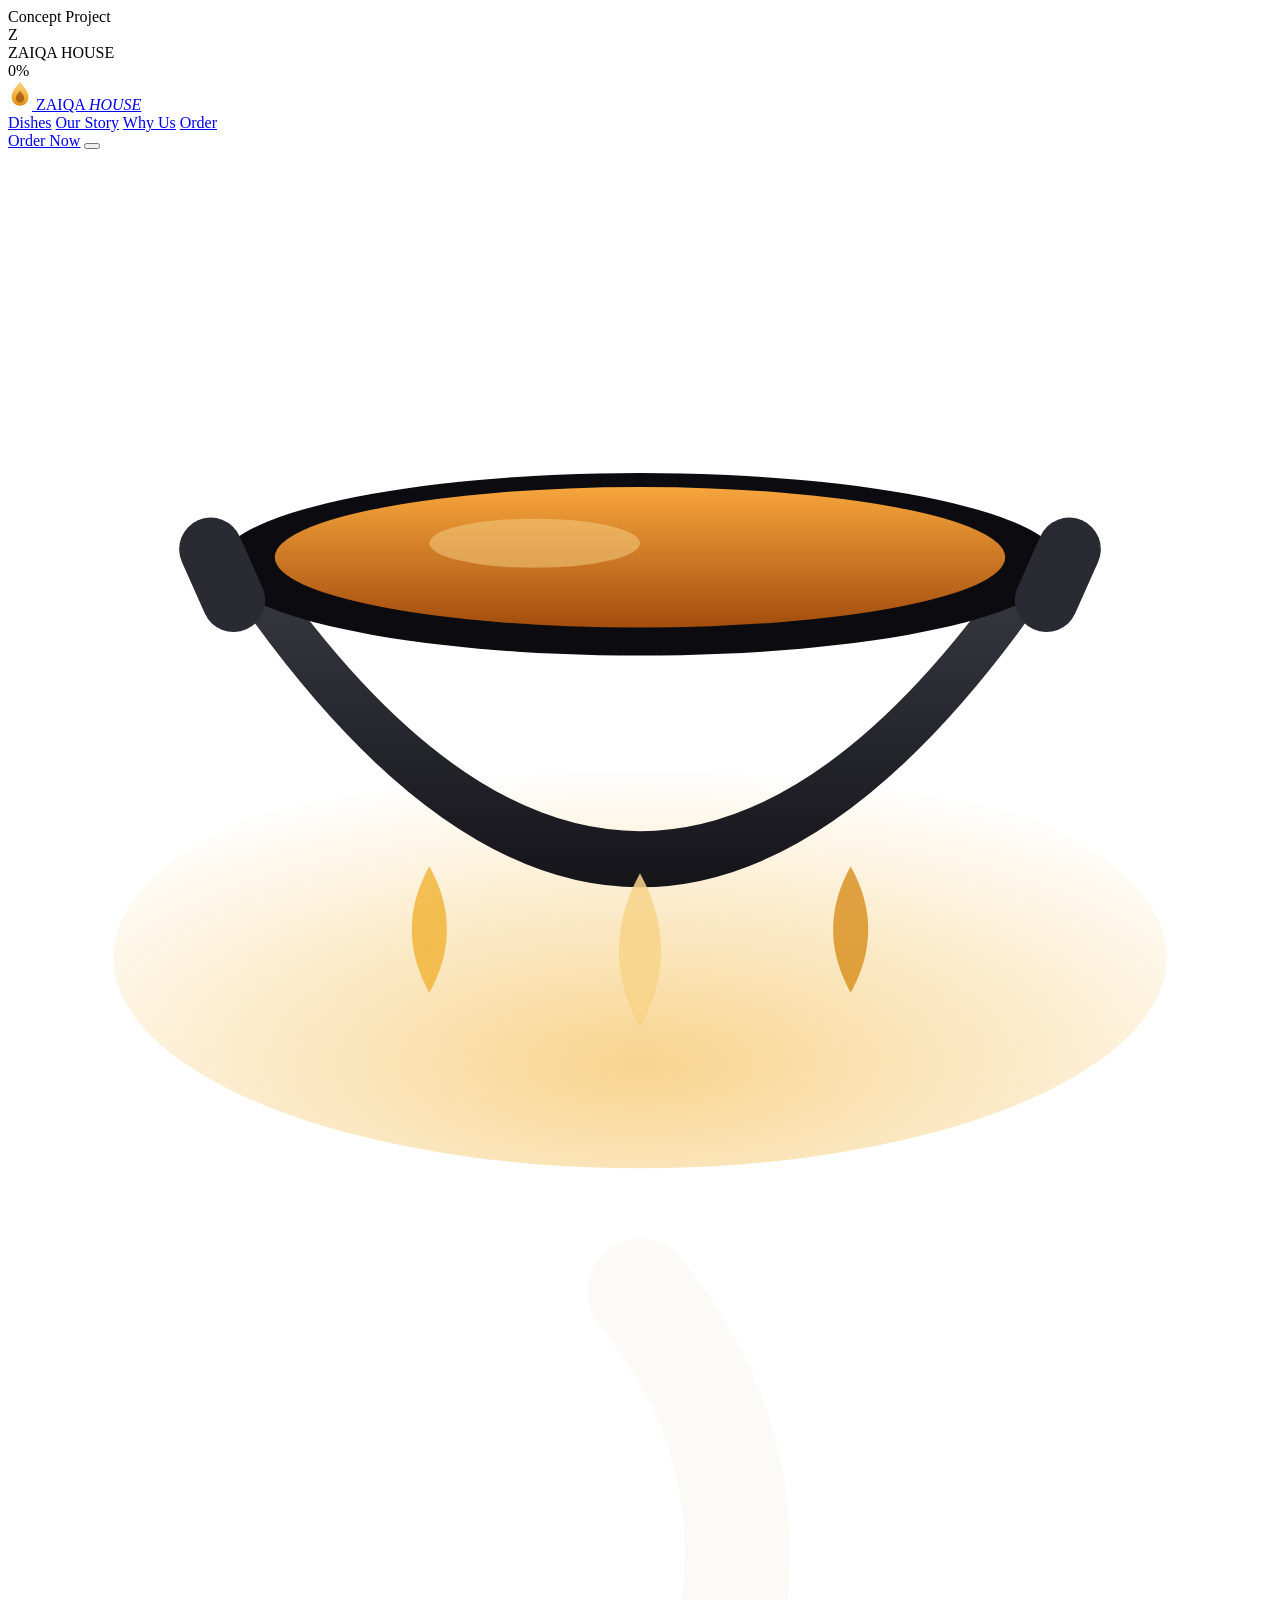
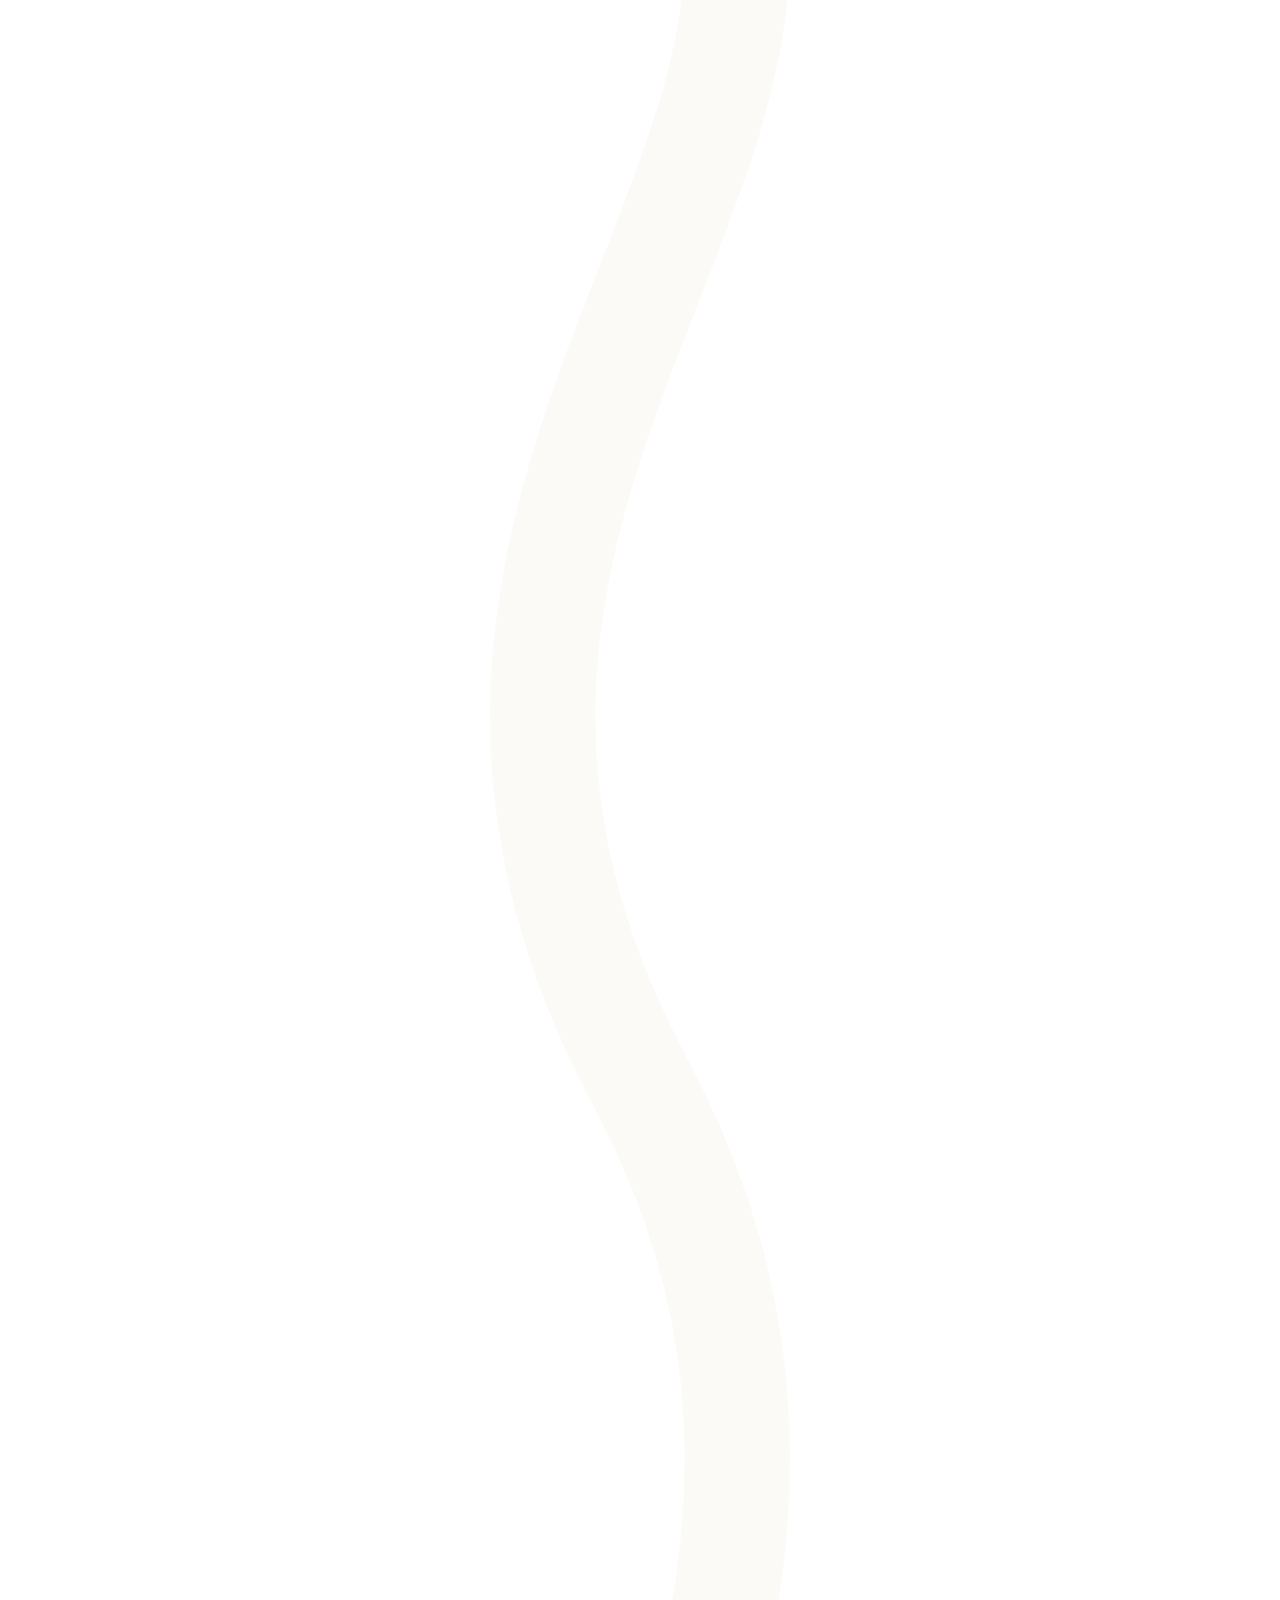
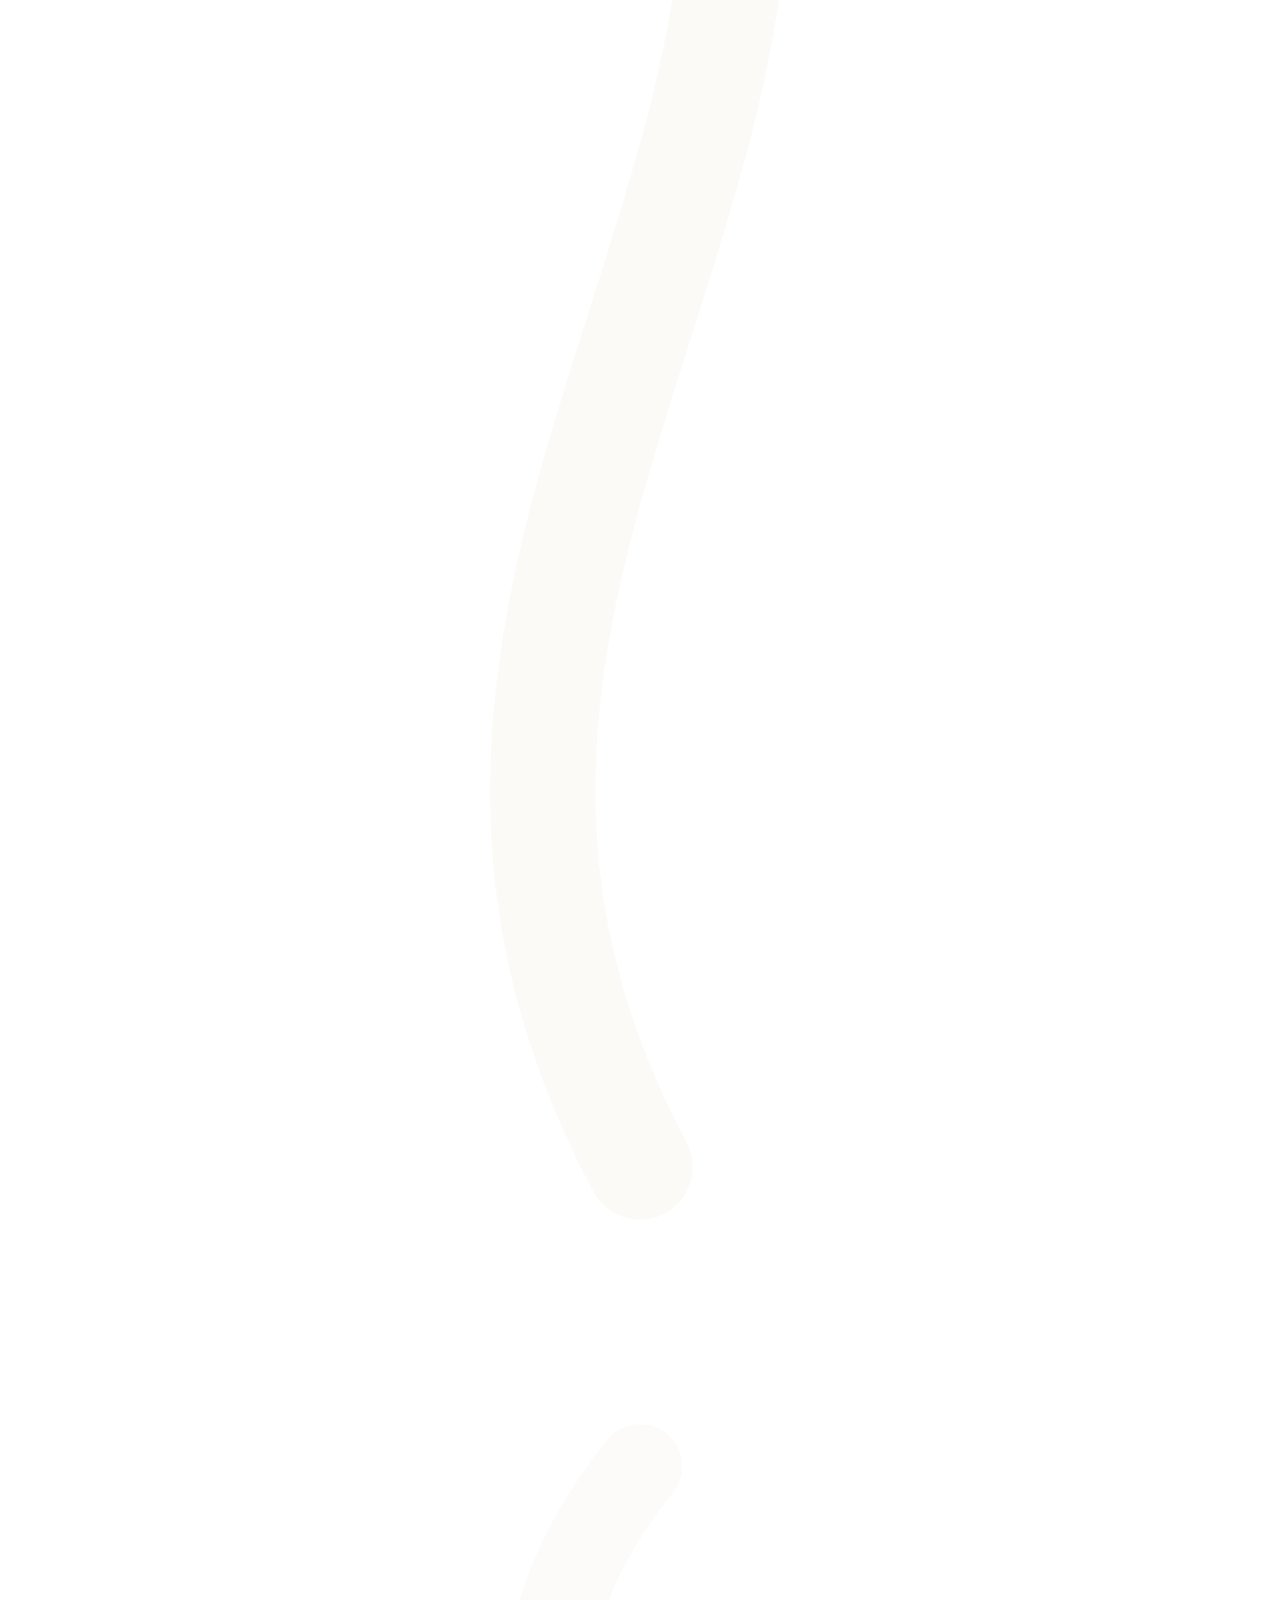
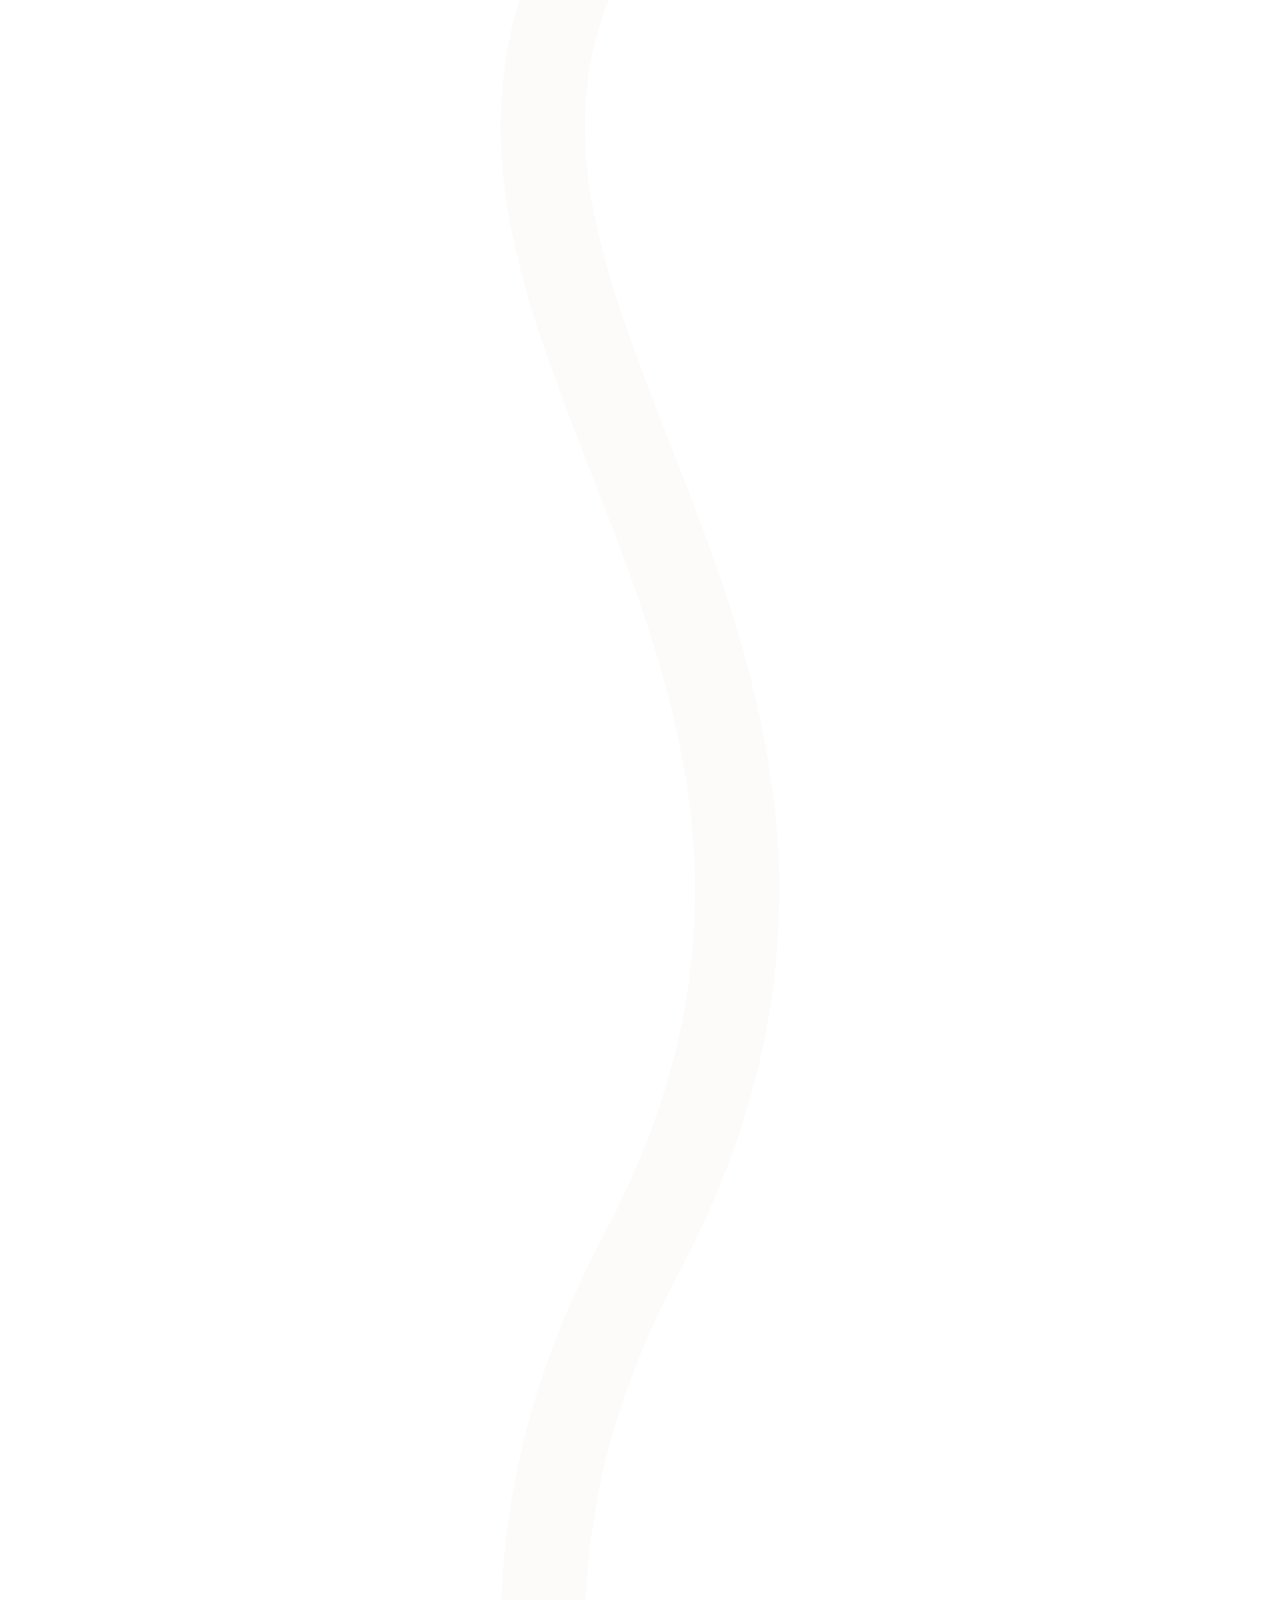
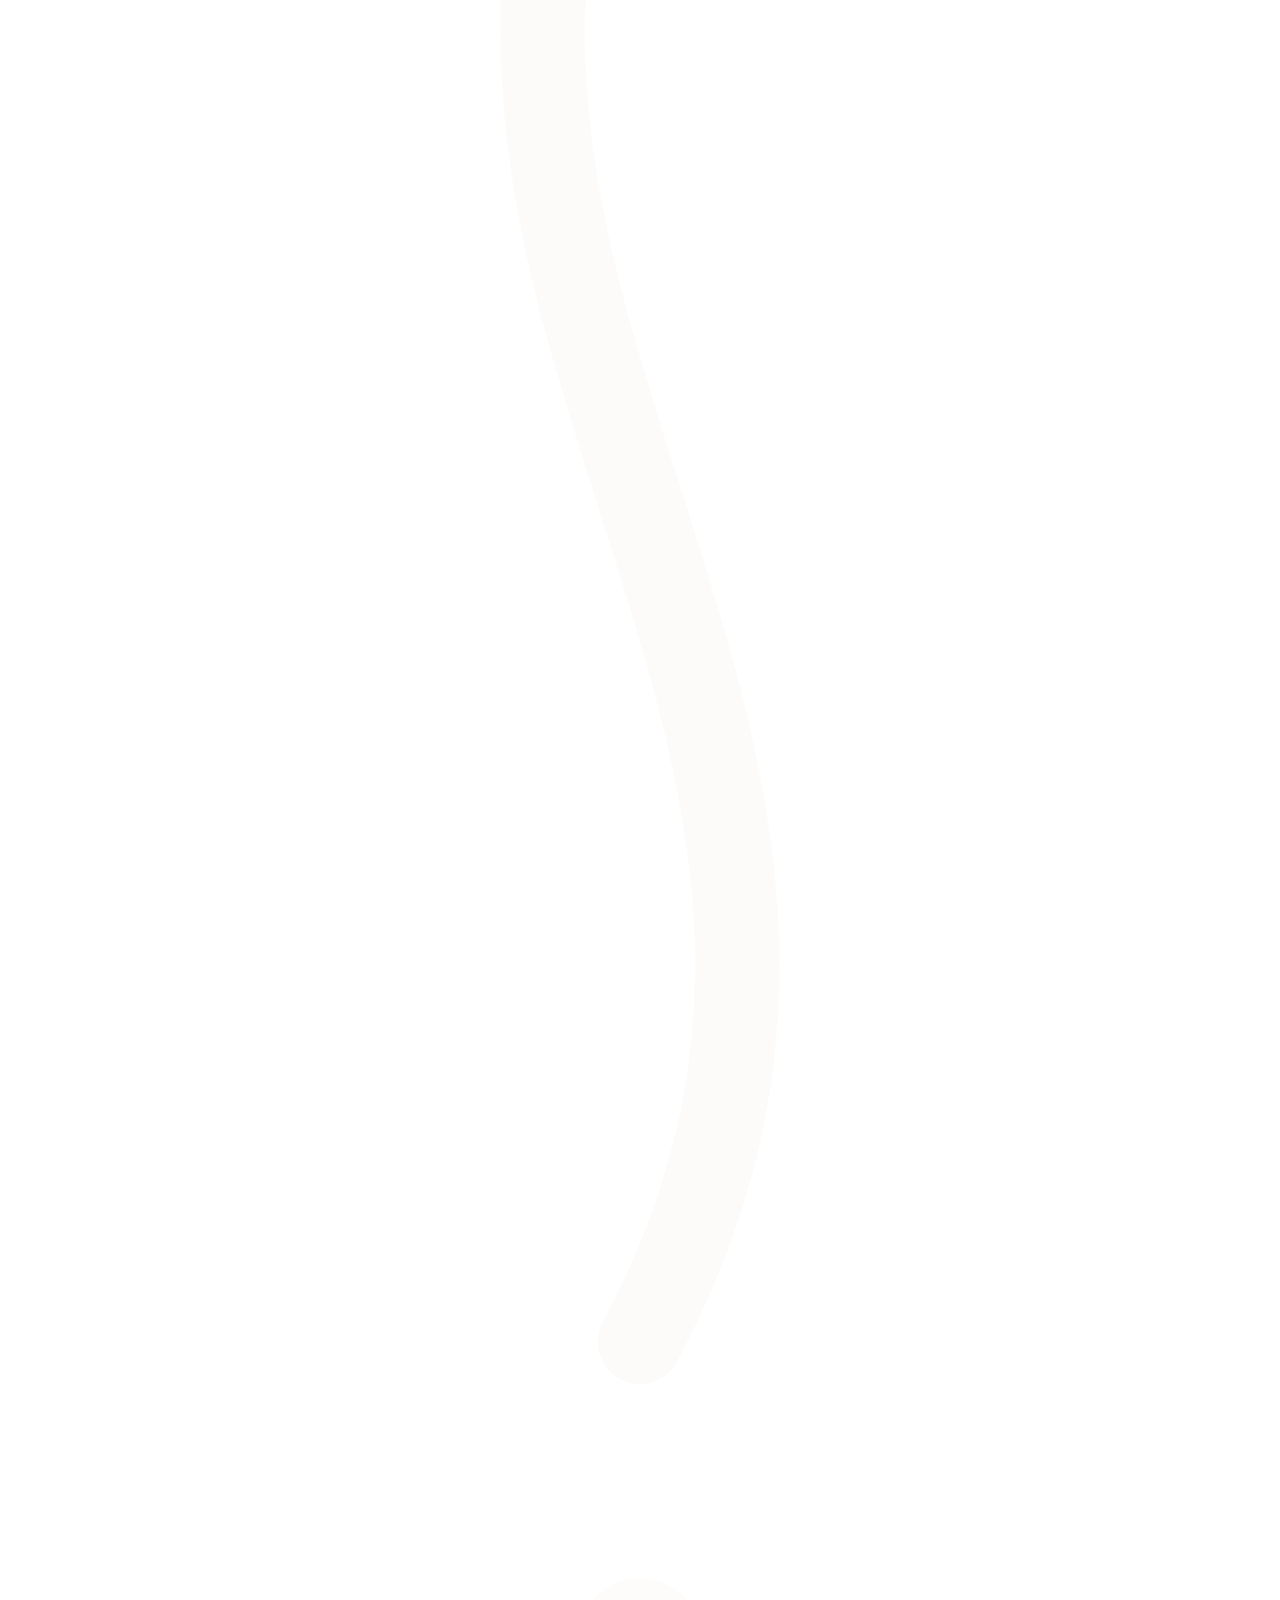
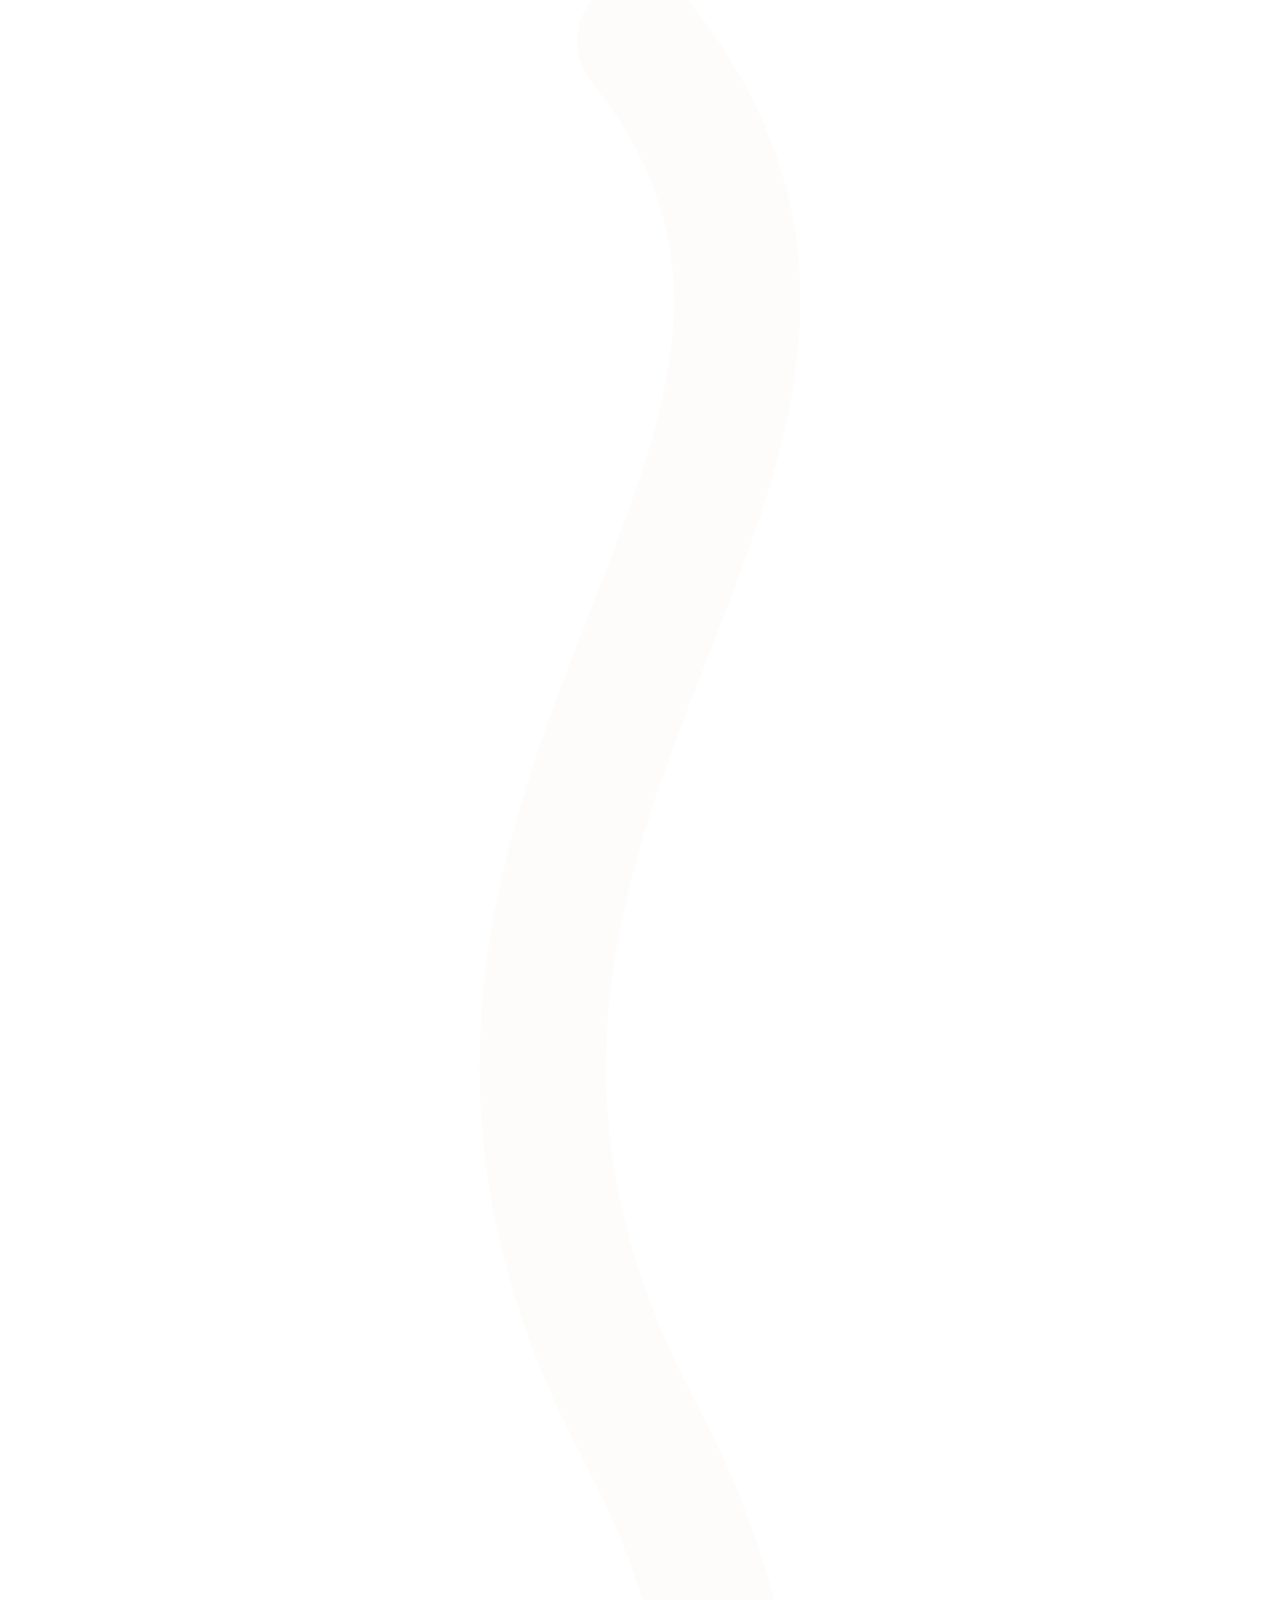
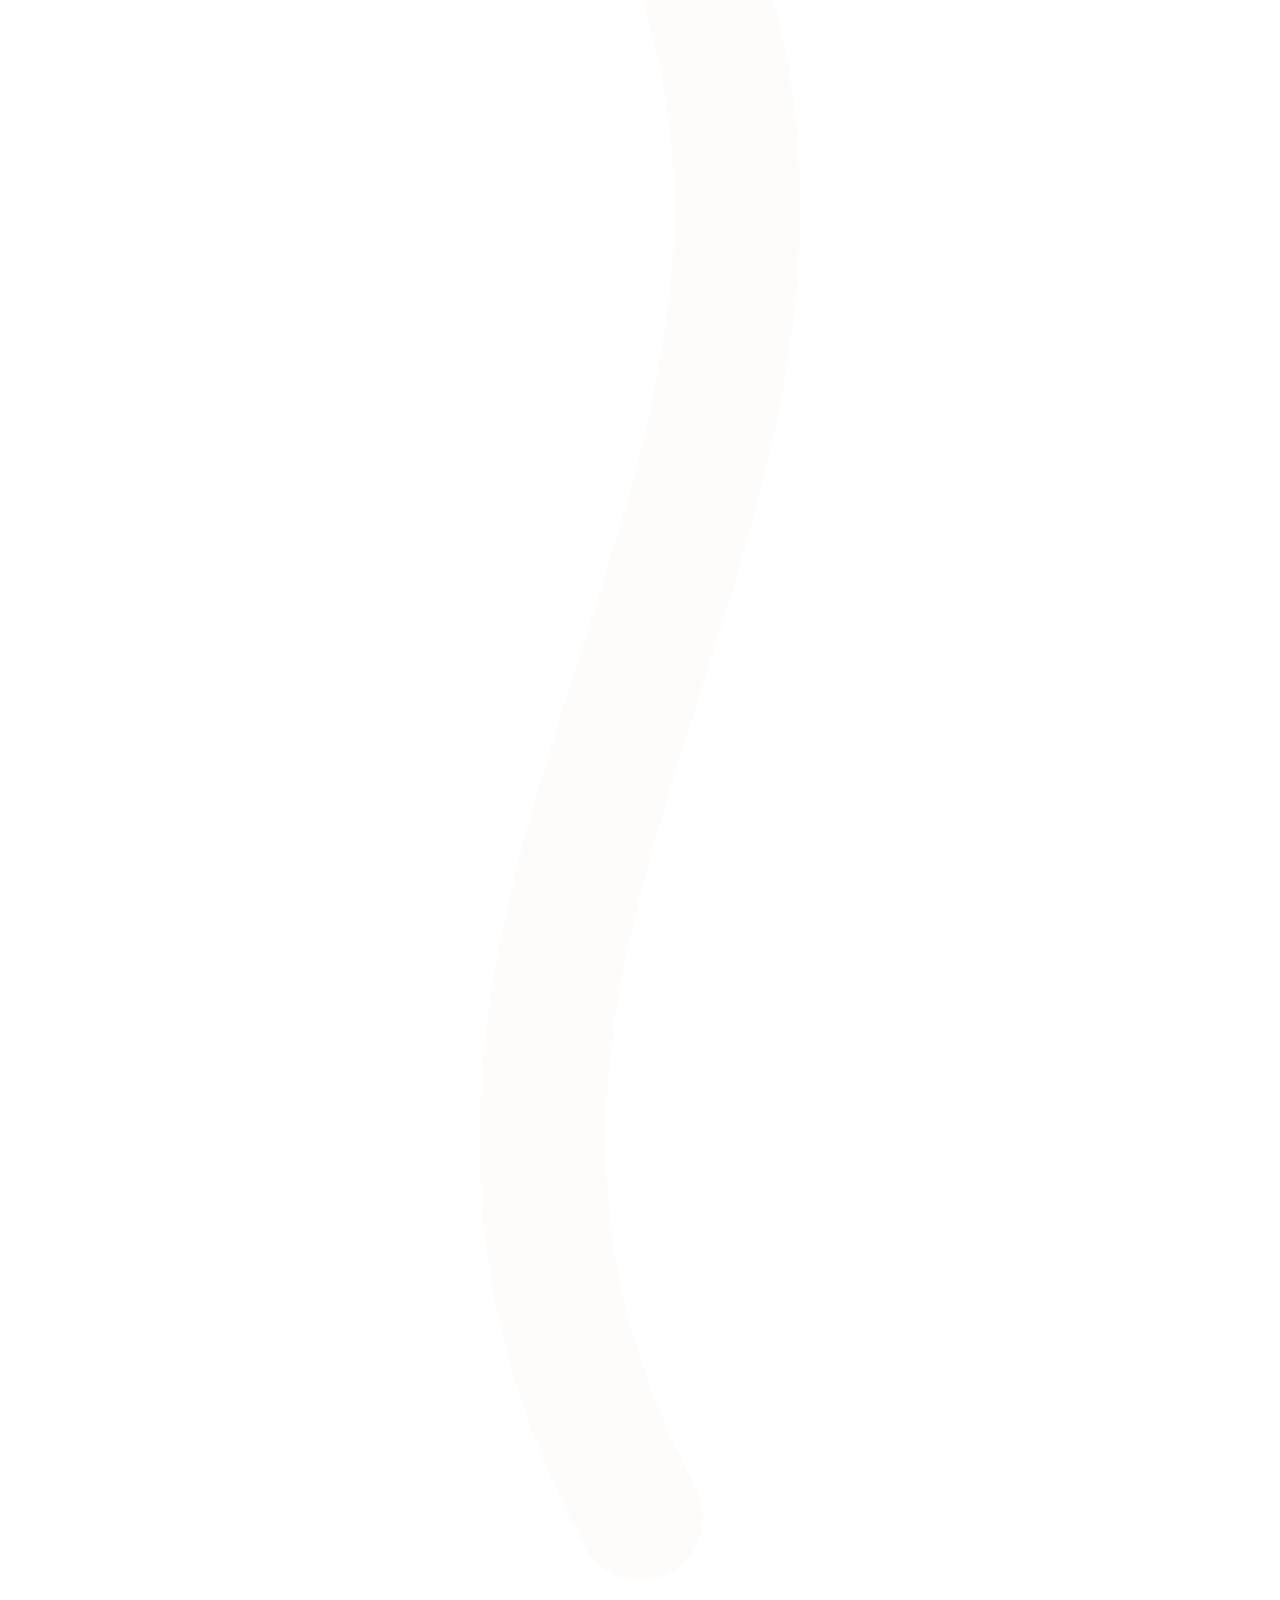
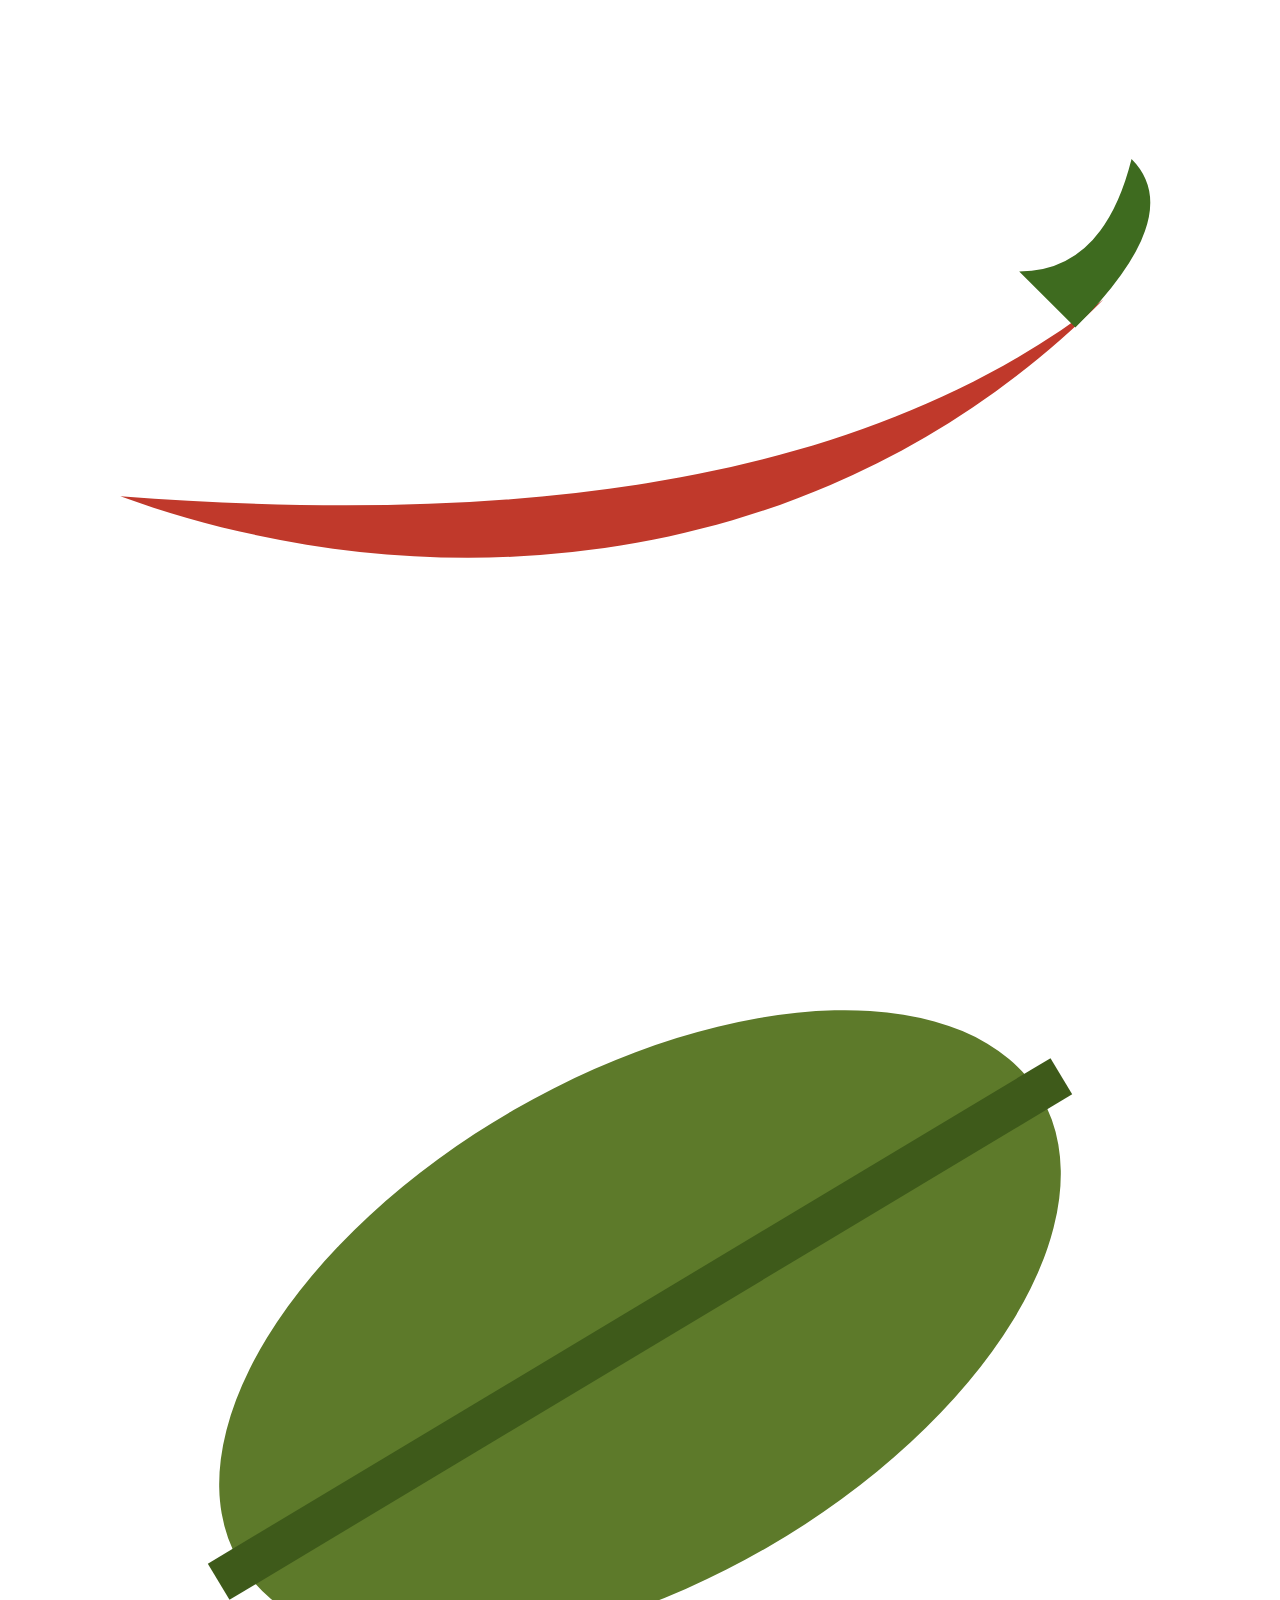
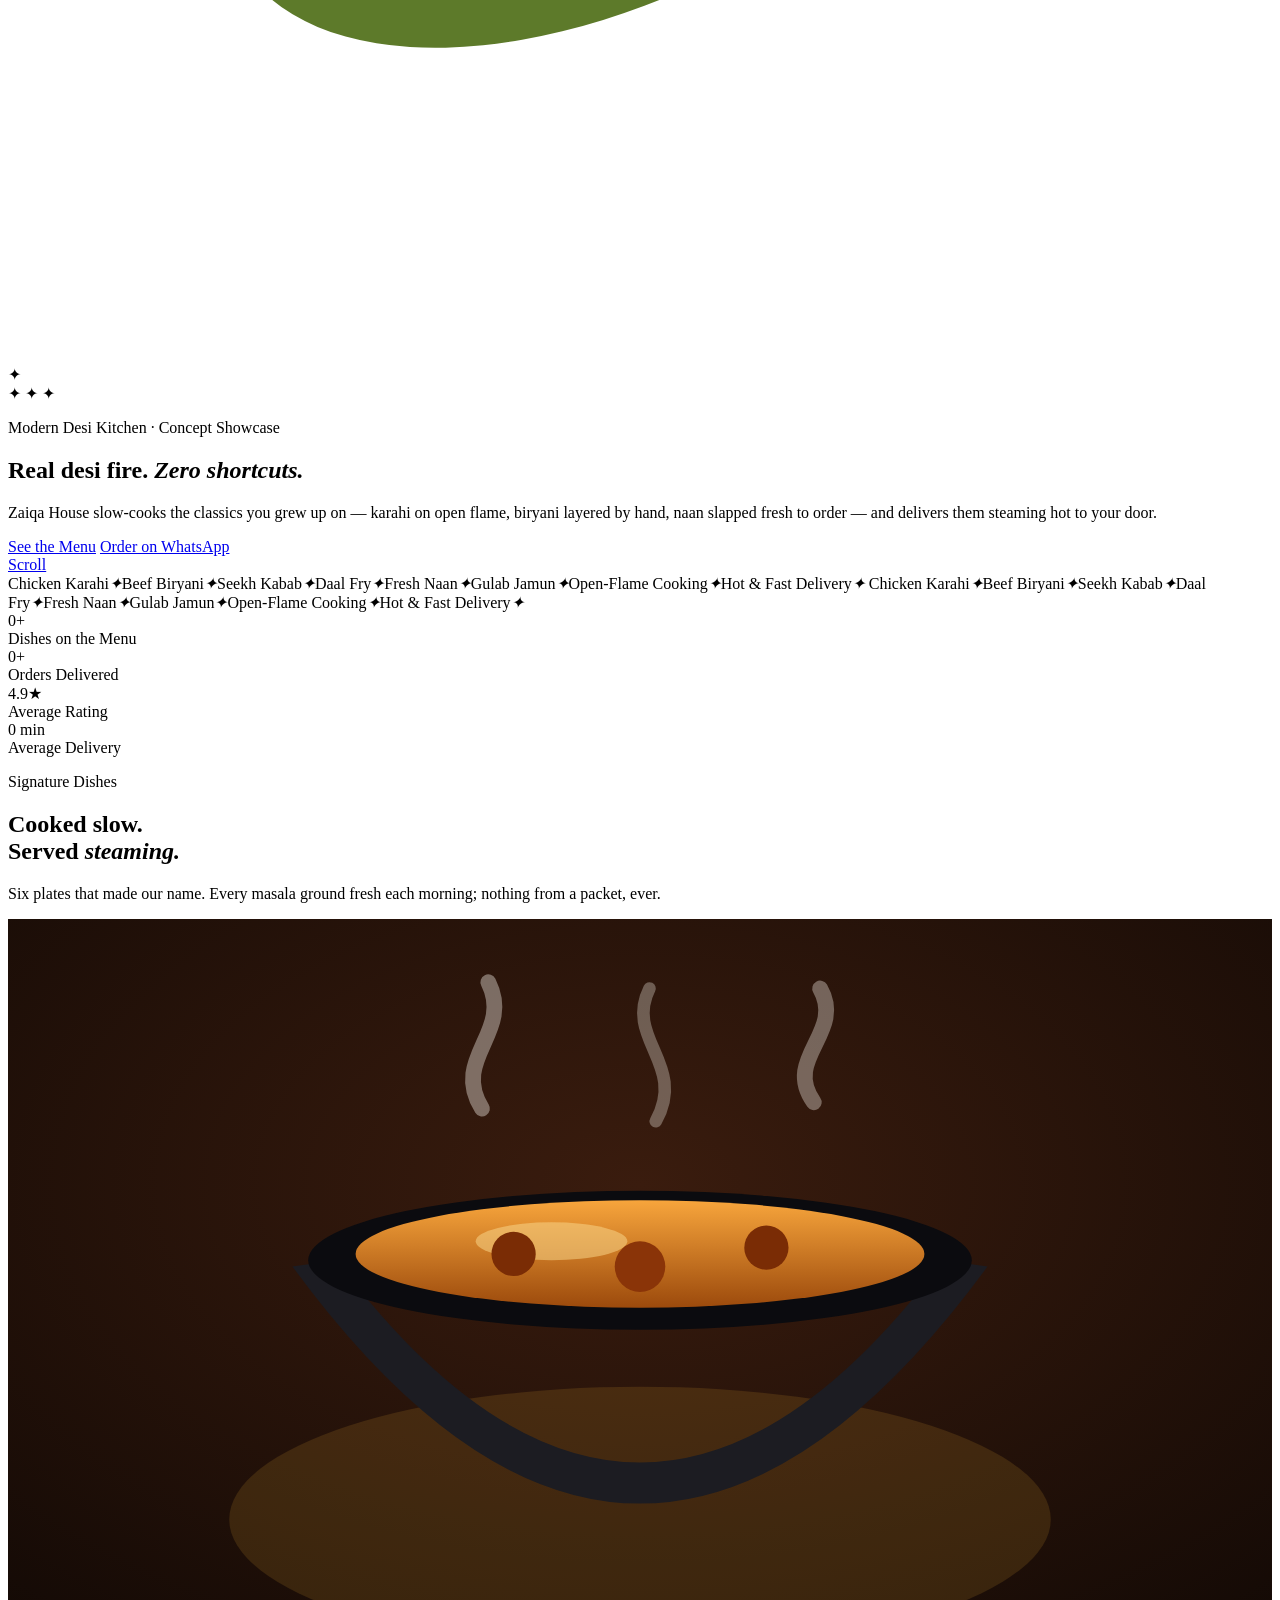
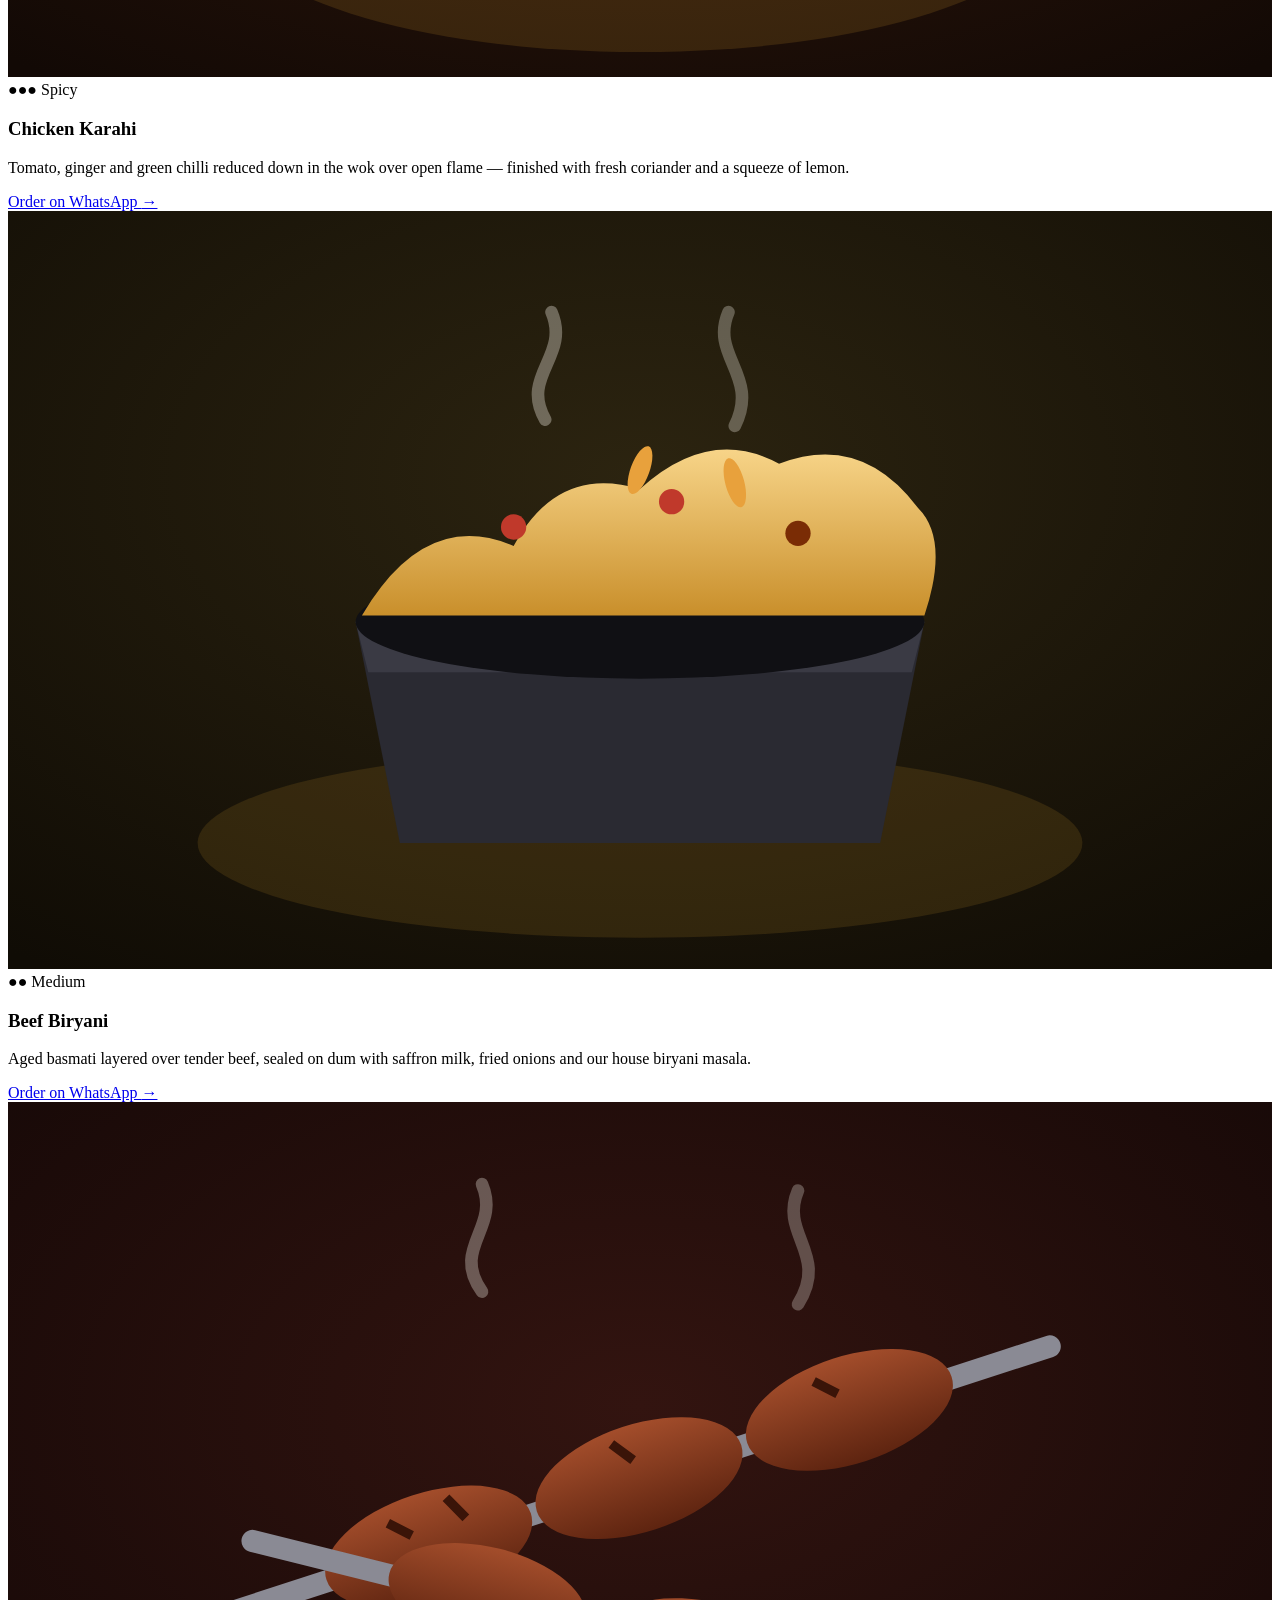
==== demo/food-concept/index.html @ b6128d2c "Portfolio v2: demo/food-concept/index.html" ====
<!DOCTYPE html>
<html lang="en">
<head>
<meta charset="UTF-8">
<meta name="viewport" content="width=device-width, initial-scale=1.0">
<title>Zaiqa House — Real Desi Fire, Zero Shortcuts (Concept)</title>
<meta name="description" content="Zaiqa House is a fictional modern desi food brand concept: slow-cooked karahi, hand-layered biryani, fresh naan — delivered hot. Concept demo built for portfolio showcase.">
<link rel="stylesheet" href="./styles.css">
</head>
<body id="top">

<!-- Fixed concept badge -->
<div class="concept-badge" aria-label="Concept project">
  <span class="concept-badge__dot"></span> Concept Project
</div>

<!-- Loader -->
<div class="loader" id="loader" aria-hidden="true">
  <div class="loader__inner">
    <div class="loader__mark">Z</div>
    <div class="loader__word">ZAIQA HOUSE</div>
    <div class="loader__bar"><span id="loaderBar"></span></div>
    <div class="loader__pct" id="loaderPct">0%</div>
  </div>
</div>

<!-- Cursor glow (desktop only) -->
<div class="cursor-glow" id="cursorGlow" aria-hidden="true"></div>

<!-- ============ NAV ============ -->
<header class="nav" id="nav">
  <div class="nav__inner">
    <a href="#top" class="brand" aria-label="Zaiqa House home">
      <span class="brand__flame" aria-hidden="true">
        <svg viewBox="0 0 28 36" width="24" height="30"><path d="M14 2 C18 8 24 12 24 21 a10 10 0 0 1 -20 0 C4 12 10 8 14 2 Z" fill="url(#brandFlame)"/><path d="M14 13 c2 3 5 5 5 9 a5 5 0 0 1 -10 0 c0-4 3-6 5-9 Z" fill="#7a2c05" opacity="0.55"/><defs><linearGradient id="brandFlame" x1="0" y1="0" x2="0" y2="1"><stop offset="0" stop-color="#f7d488"/><stop offset="0.6" stop-color="#f2b233"/><stop offset="1" stop-color="#d98e1b"/></linearGradient></defs></svg>
      </span>
      <span class="brand__text">ZAIQA <em>HOUSE</em></span>
    </a>
    <nav class="nav__links" id="navLinks" aria-label="Primary">
      <a href="#dishes">Dishes</a>
      <a href="#story">Our Story</a>
      <a href="#why">Why Us</a>
      <a href="#order">Order</a>
    </nav>
    <div class="nav__actions">
      <a href="#order" class="btn btn--gold btn--sm magnetic">Order Now</a>
      <button class="nav__burger" id="burger" aria-label="Open menu" aria-expanded="false">
        <span></span><span></span><span></span>
      </button>
    </div>
  </div>
</header>

<!-- ============ HERO ============ -->
<section class="hero" id="hero">
  <div class="hero__bg" aria-hidden="true">
    <div class="hero__layer hero__layer--back" data-depth="0.04">
      <div class="hero__glow hero__glow--ember"></div>
      <div class="hero__glow hero__glow--gold"></div>
      <div class="hero__glow hero__glow--violet"></div>
    </div>
    <div class="hero__layer hero__layer--mid" data-depth="0.10" aria-hidden="true">
      <!-- Karahi pot silhouette with fire glow -->
      <svg class="float float--karahi" viewBox="0 0 360 300">
        <defs>
          <radialGradient id="fireGlow" cx="0.5" cy="0.75" r="0.7">
            <stop offset="0" stop-color="#f2b233" stop-opacity="0.55"/><stop offset="1" stop-color="#f2b233" stop-opacity="0"/>
          </radialGradient>
          <linearGradient id="karahiBody" x1="0" y1="0" x2="0" y2="1">
            <stop offset="0" stop-color="#3a3a44"/><stop offset="1" stop-color="#141419"/>
          </linearGradient>
          <linearGradient id="curryGlow" x1="0" y1="0" x2="0" y2="1">
            <stop offset="0" stop-color="#f7a53c"/><stop offset="1" stop-color="#a34d0e"/>
          </linearGradient>
        </defs>
        <ellipse cx="180" cy="230" rx="150" ry="60" fill="url(#fireGlow)"/>
        <path d="M60 120 Q180 300 300 120 L286 118 Q180 270 74 118 Z" fill="url(#karahiBody)"/>
        <ellipse cx="180" cy="118" rx="120" ry="26" fill="#0c0c10"/>
        <ellipse cx="180" cy="116" rx="104" ry="20" fill="url(#curryGlow)"/>
        <ellipse cx="150" cy="112" rx="30" ry="7" fill="#f7d488" opacity="0.5"/>
        <rect x="52" y="104" width="18" height="34" rx="9" fill="#2a2a32" transform="rotate(-24 61 121)"/>
        <rect x="290" y="104" width="18" height="34" rx="9" fill="#2a2a32" transform="rotate(24 299 121)"/>
        <path d="M120 240 q10 -18 0 -36 q-10 18 0 36" fill="#f2b233" opacity="0.8"/>
        <path d="M180 250 q12 -22 0 -44 q-12 22 0 44" fill="#f7d488" opacity="0.85"/>
        <path d="M240 240 q10 -18 0 -36 q-10 18 0 36" fill="#d98e1b" opacity="0.8"/>
      </svg>
      <!-- Rising steam wisps -->
      <svg class="steam steam--1" viewBox="0 0 60 160">
        <path d="M30 150 C14 120 46 100 30 70 C14 40 46 24 30 4" fill="none" stroke="#f5f1e8" stroke-width="5" stroke-linecap="round" opacity="0.35"/>
      </svg>
      <svg class="steam steam--2" viewBox="0 0 60 160">
        <path d="M30 150 C46 120 14 100 30 70 C46 40 14 24 30 4" fill="none" stroke="#f5f1e8" stroke-width="4" stroke-linecap="round" opacity="0.28"/>
      </svg>
      <svg class="steam steam--3" viewBox="0 0 60 160">
        <path d="M30 150 C14 120 46 100 30 70 C14 40 46 24 30 4" fill="none" stroke="#f5f1e8" stroke-width="6" stroke-linecap="round" opacity="0.22"/>
      </svg>
      <!-- Floating spices -->
      <span class="spice spice--chili" aria-hidden="true">
        <svg viewBox="0 0 90 40"><path d="M8 26 C30 34 58 32 78 12 C60 26 34 28 8 26 Z" fill="#c0392b"/><path d="M76 14 q8 -8 4 -12 q-2 8 -8 8" fill="#3e6b1f" stroke-width="3"/></svg>
      </span>
      <span class="spice spice--leaf" aria-hidden="true">
        <svg viewBox="0 0 60 60"><ellipse cx="30" cy="30" rx="22" ry="12" fill="#5d7a2a" transform="rotate(-30 30 30)"/><line x1="10" y1="42" x2="50" y2="18" stroke="#3e5a1a" stroke-width="2"/></svg>
      </span>
      <span class="spice spice--star" aria-hidden="true">✦</span>
      <span class="spice spice--seed" aria-hidden="true"></span>
      <span class="spice spice--seed spice--seed2" aria-hidden="true"></span>
    </div>
    <div class="hero__layer hero__layer--front" data-depth="0.18" aria-hidden="true">
      <span class="spark spark--1">✦</span>
      <span class="spark spark--2">✦</span>
      <span class="spark spark--3">✦</span>
    </div>
    <div class="hero__leak" aria-hidden="true"></div>
    <div class="hero__vignette" aria-hidden="true"></div>
  </div>

  <div class="hero__content">
    <p class="kicker reveal">Modern Desi Kitchen · Concept Showcase</p>
    <h1 class="hero__title">
      <span class="reveal">Real desi fire.</span>
      <span class="reveal reveal--d1"><em class="gold-text">Zero shortcuts.</em></span>
    </h1>
    <p class="hero__sub reveal reveal--d2">Zaiqa House slow-cooks the classics you grew up on — karahi on open flame, biryani layered by hand, naan slapped fresh to order — and delivers them steaming hot to your door.</p>
    <div class="hero__cta reveal reveal--d3">
      <a href="#dishes" class="btn btn--gold magnetic">See the Menu</a>
      <a href="#order" class="btn btn--ghost magnetic">Order on WhatsApp</a>
    </div>
  </div>

  <a href="#stats" class="hero__scroll" aria-label="Scroll to stats">
    <span class="hero__scroll-line"></span> Scroll
  </a>
</section>

<!-- ============ MARQUEE ============ -->
<div class="marquee" aria-hidden="true">
  <div class="marquee__track">
    <span>Chicken Karahi</span><i>✦</i><span>Beef Biryani</span><i>✦</i><span>Seekh Kabab</span><i>✦</i><span>Daal Fry</span><i>✦</i><span>Fresh Naan</span><i>✦</i><span>Gulab Jamun</span><i>✦</i><span>Open-Flame Cooking</span><i>✦</i><span>Hot &amp; Fast Delivery</span><i>✦</i>
    <span>Chicken Karahi</span><i>✦</i><span>Beef Biryani</span><i>✦</i><span>Seekh Kabab</span><i>✦</i><span>Daal Fry</span><i>✦</i><span>Fresh Naan</span><i>✦</i><span>Gulab Jamun</span><i>✦</i><span>Open-Flame Cooking</span><i>✦</i><span>Hot &amp; Fast Delivery</span><i>✦</i>
  </div>
</div>

<!-- ============ STATS ============ -->
<section class="stats" id="stats">
  <div class="wrap stats__grid">
    <div class="stat reveal">
      <div class="stat__num"><span class="counter" data-target="25">0</span>+</div>
      <div class="stat__label">Dishes on the Menu</div>
    </div>
    <div class="stat reveal reveal--d1">
      <div class="stat__num"><span class="counter" data-target="18000">0</span>+</div>
      <div class="stat__label">Orders Delivered</div>
    </div>
    <div class="stat reveal reveal--d2">
      <div class="stat__num">4.9<span class="stat__star">★</span></div>
      <div class="stat__label">Average Rating</div>
    </div>
    <div class="stat reveal reveal--d3">
      <div class="stat__num"><span class="counter" data-target="45">0</span> min</div>
      <div class="stat__label">Average Delivery</div>
    </div>
  </div>
</section>

<!-- ============ SIGNATURE DISHES ============ -->
<section class="section" id="dishes">
  <div class="wrap">
    <p class="kicker reveal">Signature Dishes</p>
    <div class="section__head">
      <h2 class="reveal">Cooked slow.<br>Served <em class="gold-text">steaming.</em></h2>
      <p class="section__lede reveal reveal--d1">Six plates that made our name. Every masala ground fresh each morning; nothing from a packet, ever.</p>
    </div>

    <div class="cards cards--3">
      <!-- Chicken Karahi -->
      <article class="card tilt reveal">
        <div class="card__art" aria-hidden="true">
          <svg viewBox="0 0 400 240">
            <defs>
              <radialGradient id="d1bg" cx="0.5" cy="0.35" r="0.8"><stop offset="0" stop-color="#3a1c0e"/><stop offset="1" stop-color="#120905"/></radialGradient>
              <linearGradient id="d1curry" x1="0" y1="0" x2="0" y2="1"><stop offset="0" stop-color="#f7a53c"/><stop offset="1" stop-color="#9c4a0c"/></linearGradient>
            </defs>
            <rect width="400" height="240" fill="url(#d1bg)"/>
            <ellipse cx="200" cy="190" rx="130" ry="42" fill="#f2b233" opacity="0.14"/>
            <path d="M90 110 Q200 260 310 110 L296 108 Q200 236 104 108 Z" fill="#1c1c22"/>
            <ellipse cx="200" cy="108" rx="105" ry="22" fill="#0b0b0f"/>
            <ellipse cx="200" cy="106" rx="90" ry="17" fill="url(#d1curry)"/>
            <ellipse cx="172" cy="102" rx="24" ry="6" fill="#f7d488" opacity="0.55"/>
            <circle cx="160" cy="106" r="7" fill="#7a2c05"/><circle cx="200" cy="110" r="8" fill="#8a3408"/><circle cx="240" cy="104" r="7" fill="#7a2c05"/>
            <path d="M150 60 C140 44 160 36 152 20" stroke="#f5f1e8" stroke-width="5" fill="none" stroke-linecap="round" opacity="0.4"/>
            <path d="M205 64 C215 46 195 38 203 22" stroke="#f5f1e8" stroke-width="4" fill="none" stroke-linecap="round" opacity="0.32"/>
            <path d="M255 58 C245 44 265 36 257 22" stroke="#f5f1e8" stroke-width="5" fill="none" stroke-linecap="round" opacity="0.36"/>
          </svg>
          <span class="heat heat--3">●●● Spicy</span>
        </div>
        <div class="card__body">
          <h3>Chicken Karahi</h3>
          <p>Tomato, ginger and green chilli reduced down in the wok over open flame — finished with fresh coriander and a squeeze of lemon.</p>
          <a href="#order" class="card__link magnetic">Order on WhatsApp <span>→</span></a>
        </div>
      </article>

      <!-- Beef Biryani -->
      <article class="card tilt reveal reveal--d1">
        <div class="card__art" aria-hidden="true">
          <svg viewBox="0 0 400 240">
            <defs>
              <radialGradient id="d2bg" cx="0.5" cy="0.35" r="0.8"><stop offset="0" stop-color="#2c2410"/><stop offset="1" stop-color="#100c05"/></radialGradient>
              <linearGradient id="d2rice" x1="0" y1="0" x2="0" y2="1"><stop offset="0" stop-color="#f7d488"/><stop offset="1" stop-color="#c98f2b"/></linearGradient>
            </defs>
            <rect width="400" height="240" fill="url(#d2bg)"/>
            <ellipse cx="200" cy="200" rx="140" ry="30" fill="#f2b233" opacity="0.12"/>
            <path d="M110 130 h180 l-14 70 h-152 Z" fill="#2a2a32"/>
            <path d="M110 130 h180 l-4 16 h-172 Z" fill="#3a3a44"/>
            <ellipse cx="200" cy="130" rx="90" ry="18" fill="#101014"/>
            <path d="M112 128 q20 -34 48 -22 q14 -26 40 -18 q22 -20 44 -8 q26 -10 44 14 q10 10 2 34 Z" fill="url(#d2rice)"/>
            <circle cx="160" cy="100" r="4" fill="#c0392b"/><circle cx="210" cy="92" r="4" fill="#c0392b"/><circle cx="250" cy="102" r="4" fill="#7a2c05"/>
            <ellipse cx="200" cy="82" rx="3" ry="8" fill="#e8a13c" transform="rotate(20 200 82)"/>
            <ellipse cx="230" cy="86" rx="3" ry="8" fill="#e8a13c" transform="rotate(-15 230 86)"/>
            <path d="M170 66 C162 52 178 46 172 32" stroke="#f5f1e8" stroke-width="4" fill="none" stroke-linecap="round" opacity="0.35"/>
            <path d="M230 68 C238 52 222 46 228 32" stroke="#f5f1e8" stroke-width="4" fill="none" stroke-linecap="round" opacity="0.3"/>
          </svg>
          <span class="heat heat--2">●● Medium</span>
        </div>
        <div class="card__body">
          <h3>Beef Biryani</h3>
          <p>Aged basmati layered over tender beef, sealed on dum with saffron milk, fried onions and our house biryani masala.</p>
          <a href="#order" class="card__link magnetic">Order on WhatsApp <span>→</span></a>
        </div>
      </article>

      <!-- Seekh Kabab -->
      <article class="card tilt reveal reveal--d2">
        <div class="card__art" aria-hidden="true">
          <svg viewBox="0 0 400 240">
            <defs>
              <radialGradient id="d3bg" cx="0.5" cy="0.4" r="0.8"><stop offset="0" stop-color="#331410"/><stop offset="1" stop-color="#120706"/></radialGradient>
              <linearGradient id="d3meat" x1="0" y1="0" x2="0" y2="1"><stop offset="0" stop-color="#a34d2b"/><stop offset="1" stop-color="#5e2410"/></linearGradient>
            </defs>
            <rect width="400" height="240" fill="url(#d3bg)"/>
            <ellipse cx="200" cy="200" rx="150" ry="26" fill="#f2b233" opacity="0.12"/>
            <g transform="rotate(-18 200 120)">
              <rect x="60" y="116" width="280" height="7" rx="3.5" fill="#8a8a94"/>
              <ellipse cx="130" cy="119" rx="34" ry="17" fill="url(#d3meat)"/>
              <ellipse cx="200" cy="119" rx="34" ry="17" fill="url(#d3meat)"/>
              <ellipse cx="270" cy="119" rx="34" ry="17" fill="url(#d3meat)"/>
              <path d="M120 108 l6 6 M140 106 l4 8 M195 106 l5 7 M262 107 l6 6" stroke="#3a1408" stroke-width="3"/>
            </g>
            <g transform="rotate(14 200 170)">
              <rect x="70" y="166" width="260" height="7" rx="3.5" fill="#8a8a94"/>
              <ellipse cx="150" cy="169" rx="32" ry="16" fill="url(#d3meat)"/>
              <ellipse cx="222" cy="169" rx="32" ry="16" fill="url(#d3meat)"/>
              <ellipse cx="292" cy="169" rx="32" ry="16" fill="url(#d3meat)"/>
            </g>
            <path d="M150 60 C140 46 156 40 150 26" stroke="#f5f1e8" stroke-width="4" fill="none" stroke-linecap="round" opacity="0.32"/>
            <path d="M250 64 C260 48 244 42 250 28" stroke="#f5f1e8" stroke-width="4" fill="none" stroke-linecap="round" opacity="0.28"/>
          </svg>
          <span class="heat heat--2">●● Medium</span>
        </div>
        <div class="card__body">
          <h3>Seekh Kabab</h3>
          <p>Hand-minced, charcoal-grilled and brushed with desi ghee — smoky, juicy, served with mint raita and onion rings.</p>
          <a href="#order" class="card__link magnetic">Order on WhatsApp <span>→</span></a>
        </div>
      </article>

      <!-- Daal Fry -->
      <article class="card tilt reveal">
        <div class="card__art" aria-hidden="true">
          <svg viewBox="0 0 400 240">
            <defs>
              <radialGradient id="d4bg" cx="0.5" cy="0.35" r="0.8"><stop offset="0" stop-color="#33230e"/><stop offset="1" stop-color="#110b04"/></radialGradient>
              <linearGradient id="d4daal" x1="0" y1="0" x2="0" y2="1"><stop offset="0" stop-color="#f2b233"/><stop offset="1" stop-color="#b06a10"/></linearGradient>
            </defs>
            <rect width="400" height="240" fill="url(#d4bg)"/>
            <ellipse cx="200" cy="196" rx="120" ry="26" fill="#f2b233" opacity="0.12"/>
            <path d="M100 130 h200 a0 0 0 0 1 0 0 l-16 52 a24 24 0 0 1 -24 18 h-120 a24 24 0 0 1 -24 -18 Z" fill="#26262e"/>
            <ellipse cx="200" cy="130" rx="100" ry="20" fill="#101014"/>
            <ellipse cx="200" cy="128" rx="86" ry="16" fill="url(#d4daal)"/>
            <path d="M140 126 q30 10 60 2 q30 -8 60 2" stroke="#8a4d08" stroke-width="5" fill="none" stroke-linecap="round" opacity="0.7"/>
            <circle cx="180" cy="124" r="5" fill="#c0392b"/><circle cx="225" cy="130" r="5" fill="#c0392b"/>
            <ellipse cx="200" cy="120" rx="14" ry="6" fill="#f7d488" opacity="0.8"/>
            <path d="M180 70 C172 56 188 50 182 36" stroke="#f5f1e8" stroke-width="4" fill="none" stroke-linecap="round" opacity="0.35"/>
            <path d="M225 72 C233 56 217 50 223 36" stroke="#f5f1e8" stroke-width="4" fill="none" stroke-linecap="round" opacity="0.3"/>
          </svg>
          <span class="heat heat--1">● Mild</span>
        </div>
        <div class="card__body">
          <h3>Daal Fry</h3>
          <p>Slow-simmered mixed daal finished with a sizzling garlic-and-cumin tarka in desi ghee. Comfort in a bowl.</p>
          <a href="#order" class="card__link magnetic">Order on WhatsApp <span>→</span></a>
        </div>
      </article>

      <!-- Naan Basket -->
      <article class="card tilt reveal reveal--d1">
        <div class="card__art" aria-hidden="true">
          <svg viewBox="0 0 400 240">
            <defs>
              <radialGradient id="d5bg" cx="0.5" cy="0.35" r="0.8"><stop offset="0" stop-color="#2e2113"/><stop offset="1" stop-color="#0f0a04"/></radialGradient>
              <linearGradient id="d5naan" x1="0" y1="0" x2="0" y2="1"><stop offset="0" stop-color="#f0d9a8"/><stop offset="1" stop-color="#c9a05e"/></linearGradient>
            </defs>
            <rect width="400" height="240" fill="url(#d5bg)"/>
            <ellipse cx="200" cy="198" rx="130" ry="26" fill="#f2b233" opacity="0.12"/>
            <path d="M110 150 h180 l-12 44 h-156 Z" fill="#6b4a1e"/>
            <path d="M118 160 h164 M124 172 h152 M130 184 h140" stroke="#4a3010" stroke-width="3"/>
            <ellipse cx="200" cy="140" rx="86" ry="30" fill="url(#d5naan)" transform="rotate(-8 200 140)"/>
            <ellipse cx="196" cy="118" rx="78" ry="26" fill="url(#d5naan)" transform="rotate(6 196 118)"/>
            <ellipse cx="204" cy="98" rx="66" ry="22" fill="#f5e3b8" transform="rotate(-5 204 98)"/>
            <circle cx="180" cy="94" r="4" fill="#a4762a"/><circle cx="210" cy="100" r="4" fill="#a4762a"/><circle cx="230" cy="92" r="4" fill="#a4762a"/>
            <path d="M190 52 C184 40 196 36 192 24" stroke="#f5f1e8" stroke-width="4" fill="none" stroke-linecap="round" opacity="0.35"/>
          </svg>
          <span class="heat heat--0">Fresh tandoor</span>
        </div>
        <div class="card__body">
          <h3>Naan Basket</h3>
          <p>Roghni, sesame and garlic naan pulled straight from the tandoor — blistered, buttery, gone in minutes.</p>
          <a href="#order" class="card__link magnetic">Order on WhatsApp <span>→</span></a>
        </div>
      </article>

      <!-- Gulab Jamun -->
      <article class="card tilt reveal reveal--d2">
        <div class="card__art" aria-hidden="true">
          <svg viewBox="0 0 400 240">
            <defs>
              <radialGradient id="d6bg" cx="0.5" cy="0.35" r="0.8"><stop offset="0" stop-color="#33182a"/><stop offset="1" stop-color="#12060e"/></radialGradient>
              <linearGradient id="d6jamun" x1="0" y1="0" x2="0" y2="1"><stop offset="0" stop-color="#8a4a1a"/><stop offset="1" stop-color="#4a1e08"/></linearGradient>
              <linearGradient id="d6syrup" x1="0" y1="0" x2="0" y2="1"><stop offset="0" stop-color="#d98e1b" stop-opacity="0.85"/><stop offset="1" stop-color="#8a4d08" stop-opacity="0.85"/></linearGradient>
            </defs>
            <rect width="400" height="240" fill="url(#d6bg)"/>
            <ellipse cx="200" cy="198" rx="130" ry="26" fill="#f2b233" opacity="0.12"/>
            <path d="M110 140 h180 l-14 48 a20 20 0 0 1 -20 16 h-112 a20 20 0 0 1 -20 -16 Z" fill="#26262e"/>
            <ellipse cx="200" cy="140" rx="90" ry="18" fill="#101014"/>
            <ellipse cx="200" cy="138" rx="78" ry="14" fill="url(#d6syrup)"/>
            <circle cx="168" cy="130" r="20" fill="url(#d6jamun)"/>
            <circle cx="208" cy="126" r="22" fill="url(#d6jamun)"/>
            <circle cx="246" cy="132" r="19" fill="url(#d6jamun)"/>
            <ellipse cx="161" cy="123" rx="6" ry="4" fill="#f7d488" opacity="0.7" transform="rotate(-20 161 123)"/>
            <ellipse cx="201" cy="118" rx="7" ry="4" fill="#f7d488" opacity="0.7" transform="rotate(-20 201 118)"/>
            <ellipse cx="240" cy="125" rx="6" ry="4" fill="#f7d488" opacity="0.7" transform="rotate(-20 240 125)"/>
            <rect x="196" y="100" width="8" height="14" rx="4" fill="#7a9a3a" transform="rotate(24 200 107)"/>
            <path d="M200 80 C194 68 206 64 202 52" stroke="#f5f1e8" stroke-width="4" fill="none" stroke-linecap="round" opacity="0.3"/>
          </svg>
          <span class="heat heat--0">Served warm</span>
        </div>
        <div class="card__body">
          <h3>Gulab Jamun</h3>
          <p>Soft khoya dumplings soaked in rose-cardamom syrup, served warm with a pistachio dusting. The perfect full stop.</p>
          <a href="#order" class="card__link magnetic">Order on WhatsApp <span>→</span></a>
        </div>
      </article>
    </div>
  </div>
</section>

<!-- ============ OUR STORY ============ -->
<section class="section section--alt" id="story">
  <div class="wrap split">
    <div class="split__art reveal" aria-hidden="true">
      <div class="story-panel">
        <svg viewBox="0 0 420 480">
          <defs>
            <radialGradient id="storyGlow" cx="0.5" cy="0.4" r="0.7">
              <stop offset="0" stop-color="#f2b233" stop-opacity="0.22"/><stop offset="1" stop-color="#f2b233" stop-opacity="0"/>
            </radialGradient>
            <linearGradient id="storyPot" x1="0" y1="0" x2="0" y2="1">
              <stop offset="0" stop-color="#3a3a44"/><stop offset="1" stop-color="#141419"/>
            </linearGradient>
          </defs>
          <rect width="420" height="480" fill="#0d0a12"/>
          <circle cx="210" cy="200" r="170" fill="url(#storyGlow)"/>
          <path d="M90 210 Q210 380 330 210 L316 208 Q210 352 104 208 Z" fill="url(#storyPot)"/>
          <ellipse cx="210" cy="208" rx="120" ry="24" fill="#0b0b0f"/>
          <ellipse cx="210" cy="206" rx="104" ry="19" fill="#b06a10"/>
          <ellipse cx="180" cy="202" rx="30" ry="7" fill="#f7d488" opacity="0.5"/>
          <path d="M150 130 C138 108 164 100 154 76" stroke="#f5f1e8" stroke-width="6" fill="none" stroke-linecap="round" opacity="0.4"/>
          <path d="M210 140 C222 114 196 106 206 82" stroke="#f5f1e8" stroke-width="5" fill="none" stroke-linecap="round" opacity="0.32"/>
          <path d="M268 128 C256 108 282 100 272 78" stroke="#f5f1e8" stroke-width="6" fill="none" stroke-linecap="round" opacity="0.36"/>
          <path d="M140 300 q12 -22 0 -44 q-12 22 0 44" fill="#f2b233" opacity="0.85"/>
          <path d="M210 312 q14 -26 0 -52 q-14 26 0 52" fill="#f7d488" opacity="0.9"/>
          <path d="M280 300 q12 -22 0 -44 q-12 22 0 44" fill="#d98e1b" opacity="0.85"/>
          <rect x="60" y="400" width="300" height="2" fill="#f2b233" opacity="0.25"/>
          <text x="210" y="440" text-anchor="middle" fill="#f7d488" font-family="ui-monospace,monospace" font-size="13" letter-spacing="4">SINCE DAY ONE</text>
        </svg>
        <div class="story-panel__caption">One wok. One flame. No shortcuts — since day one.</div>
      </div>
    </div>
    <div class="split__copy">
      <p class="kicker reveal">Our Story</p>
      <h2 class="reveal">It started with<br>one <em class="gold-text">wok.</em></h2>
      <p class="section__lede reveal reveal--d1">Zaiqa House began as a home kitchen with a single karahi and a stubborn belief: desi food tastes best when it's cooked the slow way — fresh masalas, open flame, and patience.</p>
      <p class="story__p reveal reveal--d2">Word travelled faster than our delivery bikes. The weekend karahi nights became a queue, the queue became a kitchen, and the kitchen became the Zaiqa House you see today — but the recipe hasn't changed. We still grind our masalas every morning, still seal every biryani on dum, still slap every naan to order.</p>
      <p class="story__p reveal reveal--d3">Some call it old-fashioned. We call it the whole point.</p>
    </div>
  </div>
</section>

<!-- ============ WHY US ============ -->
<section class="section" id="why">
  <div class="wrap">
    <p class="kicker reveal">Why Zaiqa House</p>
    <div class="section__head">
      <h2 class="reveal">Three promises,<br>kept <em class="gold-text">daily.</em></h2>
    </div>
    <div class="cards cards--3">
      <article class="card tilt reveal">
        <div class="card__icon" aria-hidden="true">
          <svg viewBox="0 0 48 48" width="44" height="44"><circle cx="24" cy="24" r="21" fill="none" stroke="url(#w1)" stroke-width="2.5"/><path d="M24 12 v10 l7 5" fill="none" stroke="#f7d488" stroke-width="2.5" stroke-linecap="round"/><defs><linearGradient id="w1" x1="0" y1="0" x2="1" y2="1"><stop offset="0" stop-color="#f7d488"/><stop offset="1" stop-color="#d98e1b"/></linearGradient></defs></svg>
        </div>
        <div class="card__body card__body--plain">
          <h3>Hygiene, audited</h3>
          <p>Sealed, tamper-proof packaging on every order. Our kitchen runs daily deep-cleans and weekly third-party hygiene audits — because trust is an ingredient too.</p>
        </div>
      </article>
      <article class="card tilt reveal reveal--d1">
        <div class="card__icon" aria-hidden="true">
          <svg viewBox="0 0 48 48" width="44" height="44"><path d="M24 6 C28 14 36 18 36 28 a12 12 0 0 1 -24 0 C12 18 20 14 24 6 Z" fill="none" stroke="url(#w2)" stroke-width="2.5"/><path d="M24 20 c2.5 3.5 6 5.5 6 10 a6 6 0 0 1 -12 0 c0-4.5 3.5-6.5 6-10 Z" fill="#f2b233" opacity="0.35"/><defs><linearGradient id="w2" x1="0" y1="0" x2="0" y2="1"><stop offset="0" stop-color="#f7d488"/><stop offset="1" stop-color="#d98e1b"/></linearGradient></defs></svg>
        </div>
        <div class="card__body card__body--plain">
          <h3>Taste, uncompromised</h3>
          <p>Masalas ground fresh every single morning. Desi ghee, never vanaspati. Meat sourced daily from trusted suppliers — if it isn't fresh, it doesn't get cooked.</p>
        </div>
      </article>
      <article class="card tilt reveal reveal--d2">
        <div class="card__icon" aria-hidden="true">
          <svg viewBox="0 0 48 48" width="44" height="44"><path d="M6 30 h26 l6 -10 h4" fill="none" stroke="url(#w3)" stroke-width="2.5" stroke-linecap="round" stroke-linejoin="round"/><circle cx="16" cy="36" r="4.5" fill="none" stroke="#f7d488" stroke-width="2.5"/><circle cx="34" cy="36" r="4.5" fill="none" stroke="#f7d488" stroke-width="2.5"/><defs><linearGradient id="w3" x1="0" y1="0" x2="1" y2="0"><stop offset="0" stop-color="#f7d488"/><stop offset="1" stop-color="#d98e1b"/></linearGradient></defs></svg>
        </div>
        <div class="card__body card__body--plain">
          <h3>Delivery, hot &amp; fast</h3>
          <p>Insulated boxes, 45-minute average delivery, and food that arrives steaming — or the delivery is on us. That's the Zaiqa guarantee.</p>
        </div>
      </article>
    </div>
  </div>
</section>

<!-- ============ ORDER CTA ============ -->
<section class="cta" id="order">
  <div class="wrap cta__inner">
    <p class="kicker reveal">Order Now</p>
    <h2 class="cta__title">
      <span class="reveal">Hungry? Dinner's</span>
      <span class="reveal reveal--d1"><em class="gold-text">45 minutes</em> away.</span>
    </h2>
    <p class="cta__sub reveal reveal--d2">Message us your order and address — we'll confirm in minutes and the karahi hits the flame the second you do.</p>
    <div class="cta__actions reveal reveal--d3">
      <a href="#" class="btn btn--gold btn--lg magnetic">
        <svg viewBox="0 0 24 24" width="20" height="20" aria-hidden="true"><path fill="currentColor" d="M12 2a10 10 0 0 0-8.6 15.1L2 22l5-1.3A10 10 0 1 0 12 2Zm0 18.2a8.2 8.2 0 0 1-4.2-1.1l-.3-.2-3 .8.8-2.9-.2-.3A8.2 8.2 0 1 1 12 20.2Zm4.6-6.1c-.3-.1-1.5-.7-1.7-.8-.2-.1-.4-.1-.6.1-.2.3-.6.8-.8 1-.1.2-.3.2-.5.1a6.7 6.7 0 0 1-3.3-2.9c-.3-.4 0-.5.1-.7l.4-.5c.1-.2.1-.3 0-.5l-.8-1.9c-.2-.5-.4-.4-.6-.4h-.5c-.2 0-.5.2-.7.3-.9.9-1.1 2.2-.2 3.9a11.6 11.6 0 0 0 4.5 4.2c1.7.8 2.4.9 3.2.7.5-.1 1.5-.6 1.7-1.2.2-.6.2-1.1.1-1.2 0-.1-.2-.1-.5-.2Z"/></svg>
        Order on WhatsApp
      </a>
      <a href="#dishes" class="btn btn--ghost btn--lg magnetic">Back to Menu</a>
    </div>
    <p class="cta__note reveal reveal--d3">Demo concept — ordering is disabled in this showcase. No real number, no real orders.</p>
  </div>
</section>

<!-- ============ FOOTER ============ -->
<footer class="footer">
  <div class="wrap footer__grid">
    <div class="footer__brand">
      <span class="brand__text">ZAIQA <em>HOUSE</em></span>
      <p>A fictional modern desi food brand, designed as a concept showcase. Real desi fire, zero shortcuts.</p>
    </div>
    <nav class="footer__nav" aria-label="Footer">
      <a href="#dishes">Dishes</a>
      <a href="#story">Our Story</a>
      <a href="#why">Why Us</a>
      <a href="#order">Order</a>
      <a href="#top">Back to top ↑</a>
    </nav>
    <div class="footer__meta">
      <p class="footer__concept">✦ Concept demo built for portfolio showcase</p>
      <p>© <span id="year">2026</span> Zaiqa House (Concept). All rights reserved.</p>
    </div>
  </div>
</footer>

<script src="./script.js"></script>
</body>
</html>
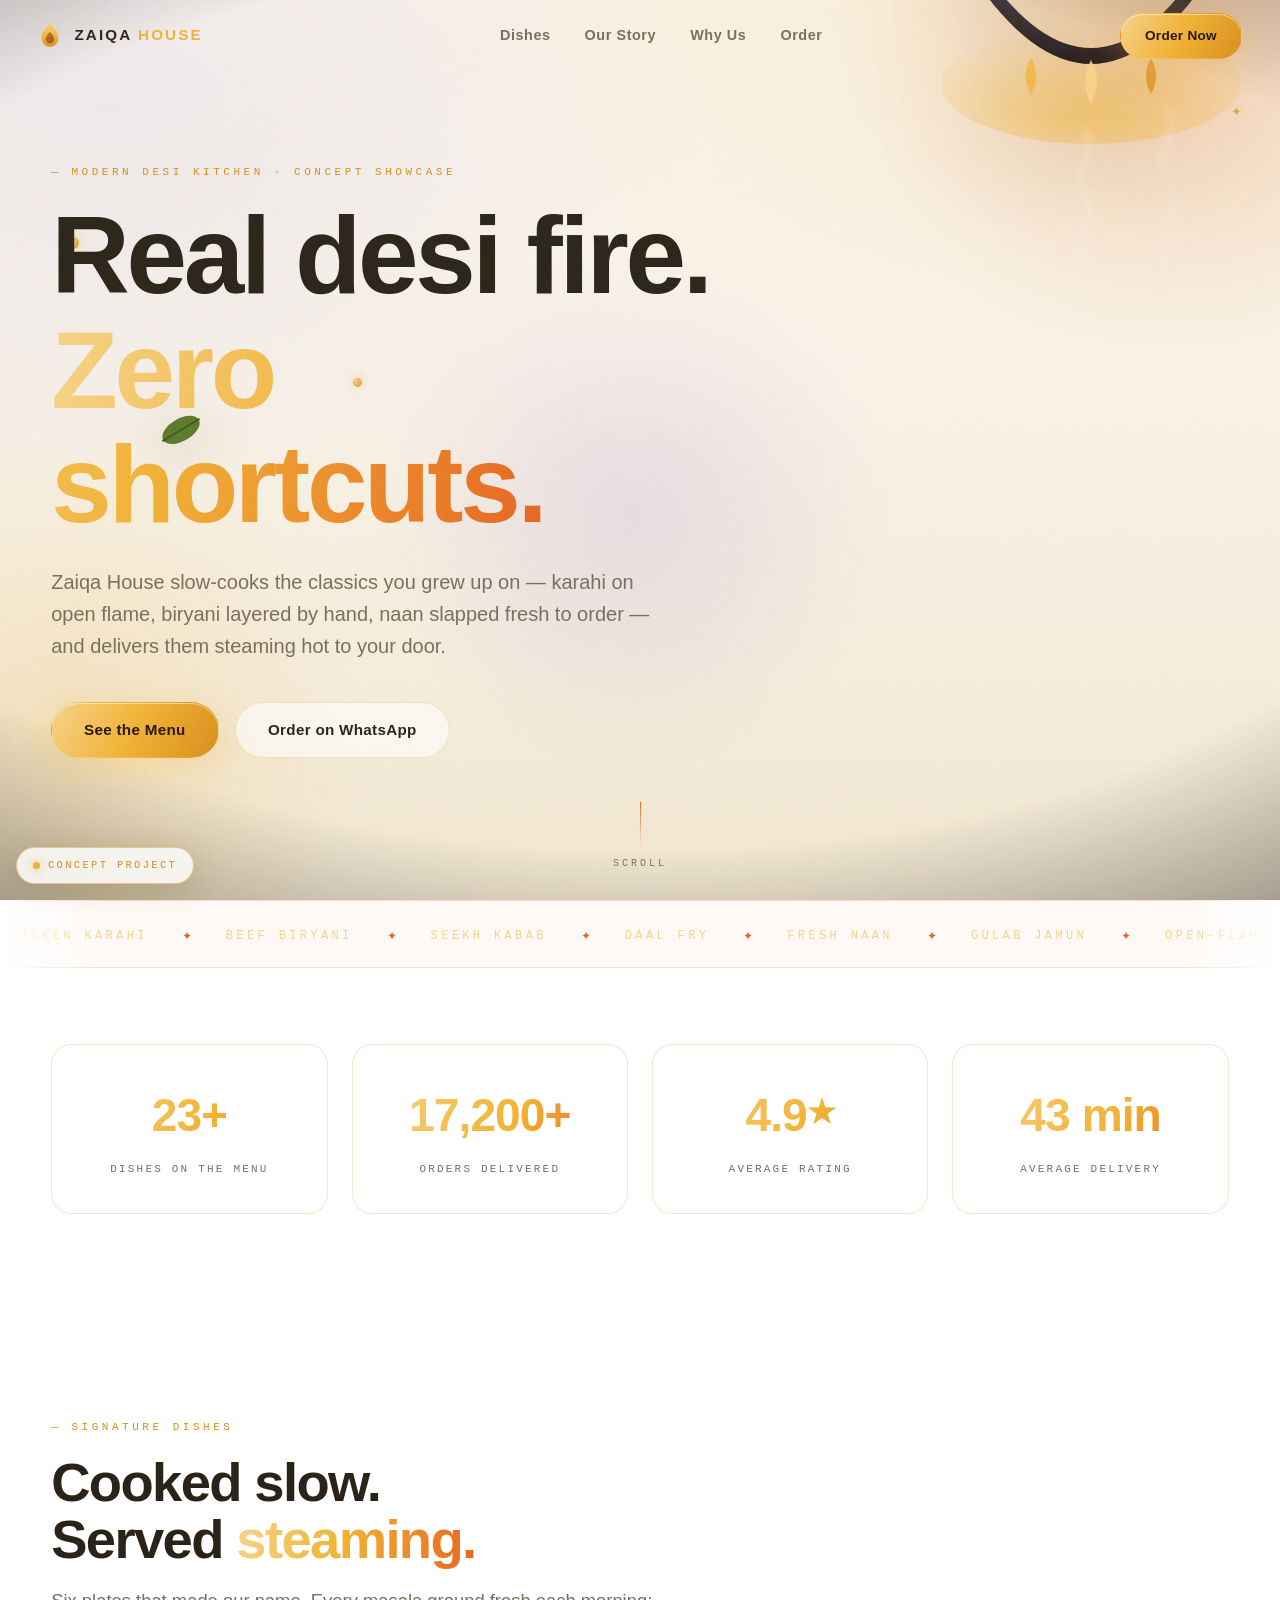
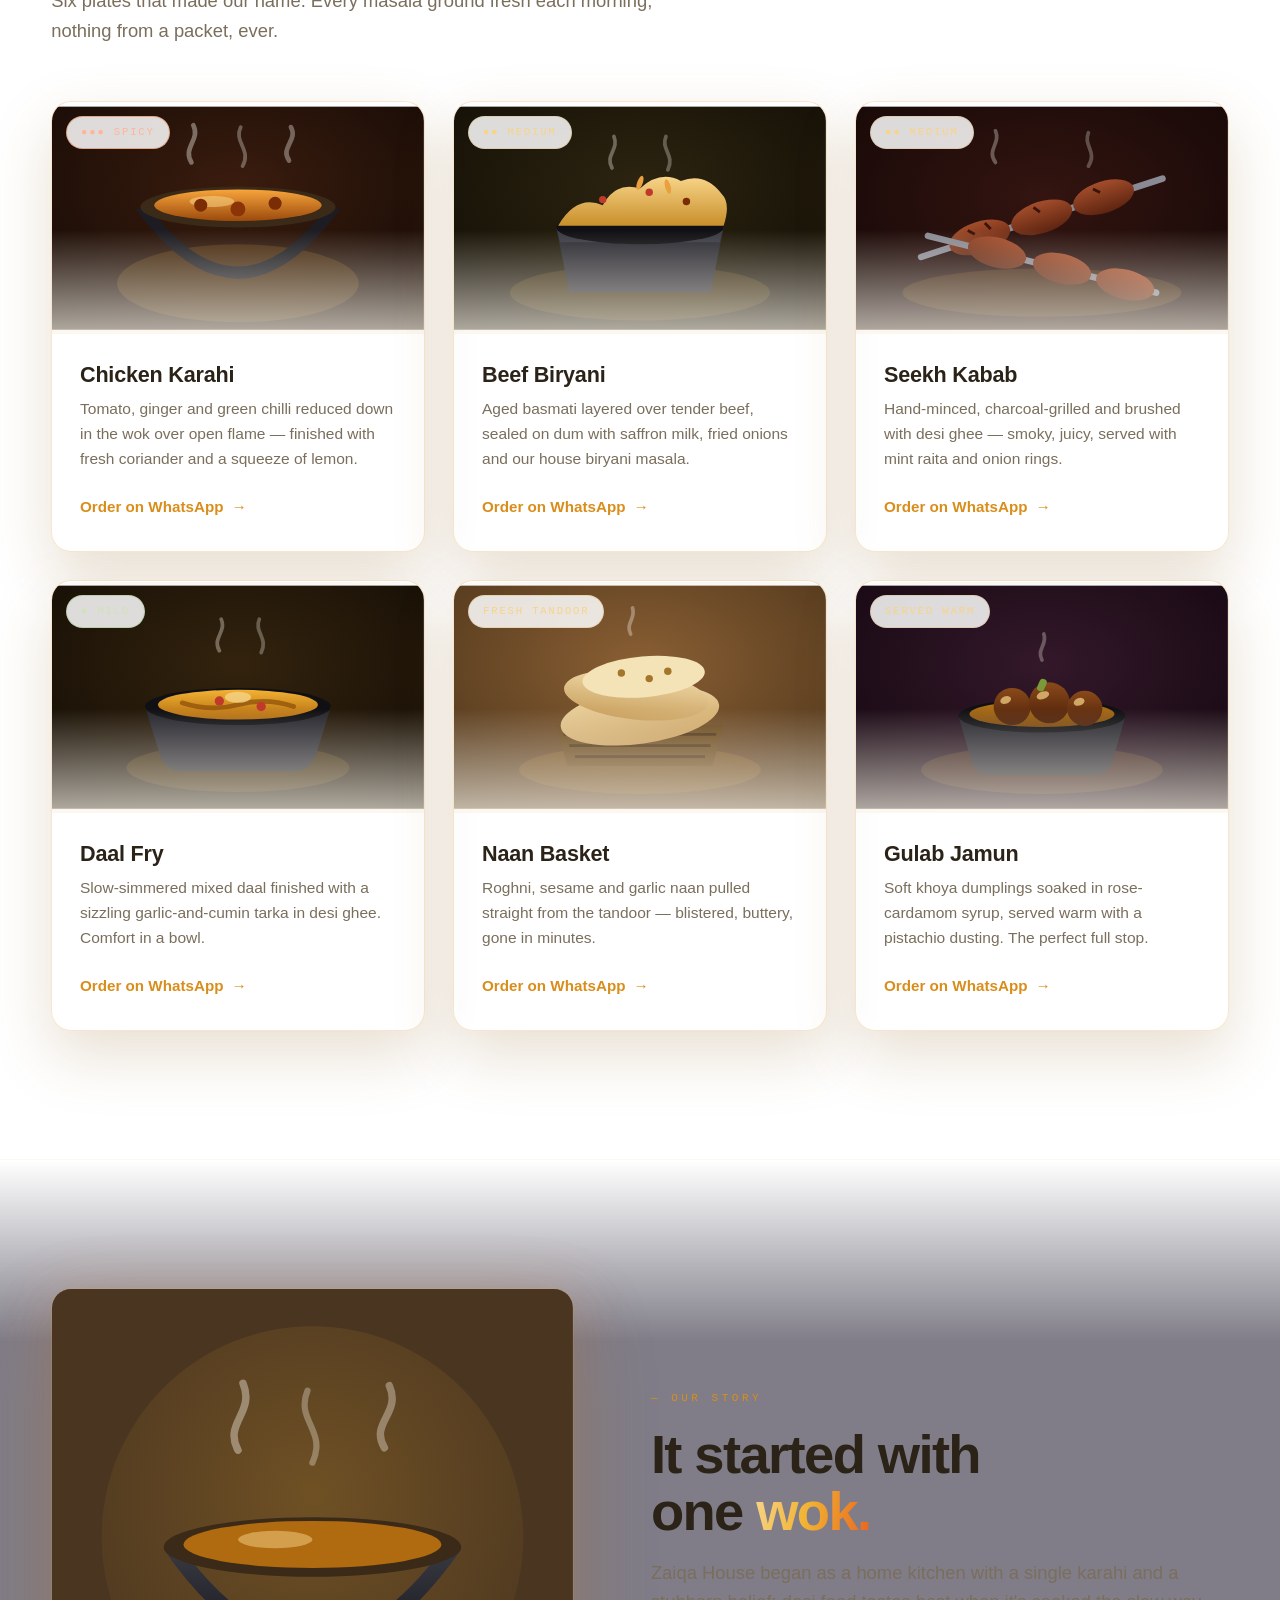
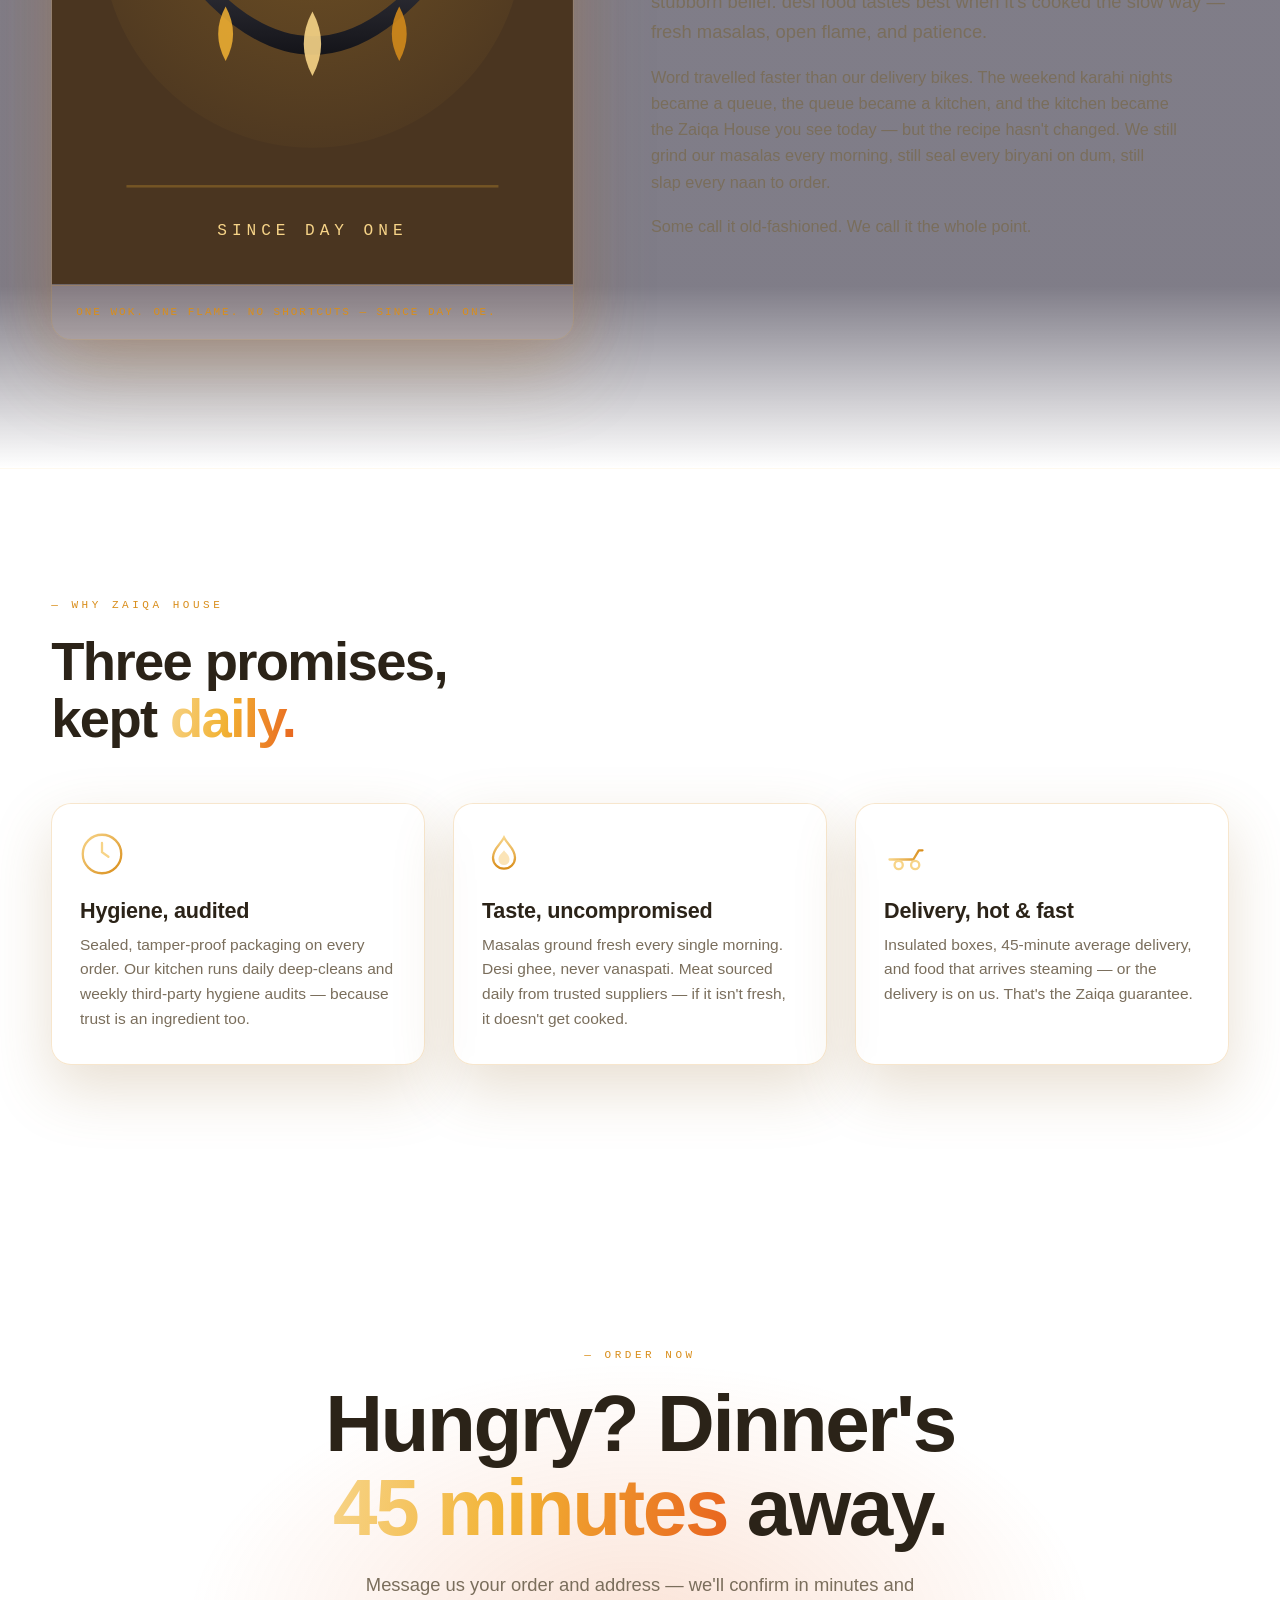
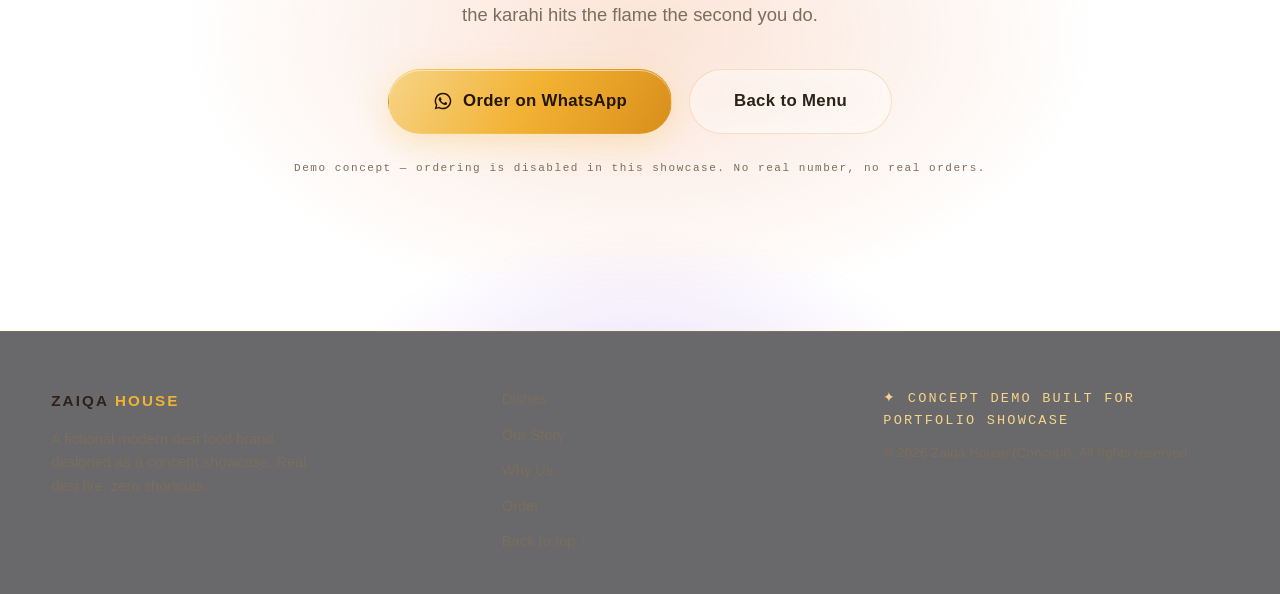
==== commit 1bce15b0: "Portfolio v3: Ivory & Honey light rebuild" ====
--- a/demo/food-concept/index.html
+++ b/demo/food-concept/index.html
@@ -75,7 +75,7 @@
         </defs>
         <ellipse cx="180" cy="230" rx="150" ry="60" fill="url(#fireGlow)"/>
         <path d="M60 120 Q180 300 300 120 L286 118 Q180 270 74 118 Z" fill="url(#karahiBody)"/>
-        <ellipse cx="180" cy="118" rx="120" ry="26" fill="#0c0c10"/>
+        <ellipse cx="180" cy="118" rx="120" ry="26" fill="#4a3520"/>
         <ellipse cx="180" cy="116" rx="104" ry="20" fill="url(#curryGlow)"/>
         <ellipse cx="150" cy="112" rx="30" ry="7" fill="#f7d488" opacity="0.5"/>
         <rect x="52" y="104" width="18" height="34" rx="9" fill="#2a2a32" transform="rotate(-24 61 121)"/>
@@ -183,7 +183,7 @@
             <rect width="400" height="240" fill="url(#d1bg)"/>
             <ellipse cx="200" cy="190" rx="130" ry="42" fill="#f2b233" opacity="0.14"/>
             <path d="M90 110 Q200 260 310 110 L296 108 Q200 236 104 108 Z" fill="#1c1c22"/>
-            <ellipse cx="200" cy="108" rx="105" ry="22" fill="#0b0b0f"/>
+            <ellipse cx="200" cy="108" rx="105" ry="22" fill="#3a2a17"/>
             <ellipse cx="200" cy="106" rx="90" ry="17" fill="url(#d1curry)"/>
             <ellipse cx="172" cy="102" rx="24" ry="6" fill="#f7d488" opacity="0.55"/>
             <circle cx="160" cy="106" r="7" fill="#7a2c05"/><circle cx="200" cy="110" r="8" fill="#8a3408"/><circle cx="240" cy="104" r="7" fill="#7a2c05"/>
@@ -297,7 +297,7 @@
         <div class="card__art" aria-hidden="true">
           <svg viewBox="0 0 400 240">
             <defs>
-              <radialGradient id="d5bg" cx="0.5" cy="0.35" r="0.8"><stop offset="0" stop-color="#2e2113"/><stop offset="1" stop-color="#0f0a04"/></radialGradient>
+              <radialGradient id="d5bg" cx="0.5" cy="0.35" r="0.8"><stop offset="0" stop-color="#8a5f34"/><stop offset="1" stop-color="#4a3319"/></radialGradient>
               <linearGradient id="d5naan" x1="0" y1="0" x2="0" y2="1"><stop offset="0" stop-color="#f0d9a8"/><stop offset="1" stop-color="#c9a05e"/></linearGradient>
             </defs>
             <rect width="400" height="240" fill="url(#d5bg)"/>
@@ -368,10 +368,10 @@
               <stop offset="0" stop-color="#3a3a44"/><stop offset="1" stop-color="#141419"/>
             </linearGradient>
           </defs>
-          <rect width="420" height="480" fill="#0d0a12"/>
+          <rect width="420" height="480" fill="#4a3520"/>
           <circle cx="210" cy="200" r="170" fill="url(#storyGlow)"/>
           <path d="M90 210 Q210 380 330 210 L316 208 Q210 352 104 208 Z" fill="url(#storyPot)"/>
-          <ellipse cx="210" cy="208" rx="120" ry="24" fill="#0b0b0f"/>
+          <ellipse cx="210" cy="208" rx="120" ry="24" fill="#3a2a17"/>
           <ellipse cx="210" cy="206" rx="104" ry="19" fill="#b06a10"/>
           <ellipse cx="180" cy="202" rx="30" ry="7" fill="#f7d488" opacity="0.5"/>
           <path d="M150 130 C138 108 164 100 154 76" stroke="#f5f1e8" stroke-width="6" fill="none" stroke-linecap="round" opacity="0.4"/>
--- a/demo/food-concept/styles.css
+++ b/demo/food-concept/styles.css
@@ -0,0 +1,350 @@
+/* ============================================================
+   ZAIQA HOUSE — Concept Demo
+   Design language: "Molten Gold Noir" (ember-warm variant)
+   Zero external dependencies. All paths relative.
+   ============================================================ */
+:root{
+  --bg-0:#FAF5EA;
+  --bg-1:#F6EEDD;
+  --bg-2:#F2E7CF;
+  --gold-1:#f2b233;
+  --gold-2:#d98e1b;
+  --champagne:#f7d488;
+  --ember:#e8641f;
+  --ink:#2B2318;
+  --muted:#7A6E5C;
+  --violet:#6d28d9;
+  --glass:rgba(255,255,255,.62);
+  --gold-border:rgba(217,142,27,.22);
+  --gold-border-strong:rgba(217,142,27,.45);
+  --radius:20px;
+  --font-display:-apple-system,BlinkMacSystemFont,"Segoe UI","Helvetica Neue",Arial,sans-serif;
+  --font-body:-apple-system,BlinkMacSystemFont,"Segoe UI",Roboto,"Helvetica Neue",Arial,sans-serif;
+  --font-mono:ui-monospace,SFMono-Regular,Menlo,Consolas,"Liberation Mono",monospace;
+  --nav-h:72px;
+}
+*{margin:0;padding:0;box-sizing:border-box}
+html{scroll-behavior:smooth;scroll-padding-top:calc(var(--nav-h) + 16px)}
+body{
+  font-family:var(--font-body);
+  color:var(--ink);
+  background:
+    radial-gradient(1200px 800px at 85% -10%, rgba(242,178,51,.14), transparent 60%),
+    radial-gradient(1000px 700px at 8% 12%, rgba(167,155,232,.14), transparent 60%),
+    linear-gradient(180deg,#FBF6EC 0%,var(--bg-0) 38%,var(--bg-1) 75%,var(--bg-2) 100%);
+  background-attachment:fixed;
+  line-height:1.6;
+  overflow-x:hidden;
+  -webkit-font-smoothing:antialiased;
+}
+::selection{background:rgba(242,178,51,.4);color:#3a2708}
+img,svg{display:block;max-width:100%}
+a{color:inherit;text-decoration:none}
+
+/* Film grain overlay */
+body::after{
+  content:"";position:fixed;inset:0;z-index:1200;pointer-events:none;opacity:.055;
+  background-image:url("data:image/svg+xml,%3Csvg xmlns='http://www.w3.org/2000/svg' width='240' height='240'%3E%3Cfilter id='n'%3E%3CfeTurbulence type='fractalNoise' baseFrequency='0.9' numOctaves='2'/%3E%3C/filter%3E%3Crect width='100%25' height='100%25' filter='url(%23n)'/%3E%3C/svg%3E");
+}
+
+.wrap{width:min(1200px,92%);margin:0 auto}
+
+/* ---------- Typography ---------- */
+.kicker{
+  font-family:var(--font-mono);font-size:11px;letter-spacing:.32em;
+  text-transform:uppercase;color:var(--gold-2);margin-bottom:18px;
+}
+.kicker::before{content:"— ";color:var(--gold-2)}
+h1,h2,h3{font-family:var(--font-display);font-weight:800;letter-spacing:-.03em;line-height:1.05}
+h2{font-size:clamp(2rem,4.6vw,3.4rem);margin-bottom:18px}
+h3{font-size:1.35rem;letter-spacing:-.01em;margin-bottom:10px}
+.gold-text{
+  font-style:normal;
+  background:linear-gradient(100deg,var(--champagne) 0%,var(--gold-1) 45%,var(--ember) 100%);
+  -webkit-background-clip:text;background-clip:text;color:transparent;
+}
+.section{padding:clamp(80px,10vw,140px) 0;position:relative}
+.section--alt{
+  background:linear-gradient(180deg,transparent,rgba(23,18,38,.55) 20%,rgba(23,18,38,.55) 80%,transparent);
+  border-top:1px solid rgba(242,178,51,.08);border-bottom:1px solid rgba(242,178,51,.08);
+}
+.section__head{max-width:720px;margin-bottom:56px}
+.section__lede{color:var(--muted);font-size:clamp(1rem,1.6vw,1.15rem);max-width:60ch}
+
+/* ---------- Buttons ---------- */
+.btn{
+  display:inline-flex;align-items:center;justify-content:center;gap:10px;
+  padding:15px 32px;border-radius:999px;font-weight:700;font-size:.95rem;
+  letter-spacing:.02em;transition:transform .25s ease,box-shadow .25s ease,background .25s ease;
+  will-change:transform;cursor:pointer;border:1px solid transparent;
+}
+.btn--sm{padding:11px 24px;font-size:.85rem}
+.btn--lg{padding:18px 44px;font-size:1.05rem}
+.btn--gold{
+  color:#241503;
+  background:linear-gradient(120deg,var(--champagne) 0%,var(--gold-1) 50%,var(--gold-2) 100%);
+  box-shadow:0 8px 32px rgba(242,178,51,.28),inset 0 1px 0 rgba(255,255,255,.5);
+}
+.btn--gold:hover{box-shadow:0 12px 44px rgba(242,178,51,.45),inset 0 1px 0 rgba(255,255,255,.5);transform:translateY(-2px)}
+.btn--ghost{
+  color:var(--ink);background:var(--glass);border-color:var(--gold-border);
+  backdrop-filter:blur(12px);-webkit-backdrop-filter:blur(12px);
+}
+.btn--ghost:hover{border-color:var(--gold-border-strong);background:rgba(255,255,255,.06);transform:translateY(-2px)}
+
+/* ---------- Concept badge ---------- */
+.concept-badge{
+  position:fixed;left:16px;bottom:16px;z-index:1100;
+  display:inline-flex;align-items:center;gap:8px;
+  font-family:var(--font-mono);font-size:10.5px;letter-spacing:.22em;text-transform:uppercase;
+  color:var(--gold-2);background:rgba(255,255,255,.85);border:1px solid var(--gold-border-strong);
+  padding:9px 16px;border-radius:999px;backdrop-filter:blur(10px);-webkit-backdrop-filter:blur(10px);
+  box-shadow:0 6px 24px rgba(150,110,50,.25);
+}
+.concept-badge__dot{width:7px;height:7px;border-radius:50%;background:var(--gold-1);box-shadow:0 0 10px var(--gold-1);animation:pulse 2.2s infinite}
+@keyframes pulse{0%,100%{opacity:1}50%{opacity:.35}}
+
+/* ---------- Loader ---------- */
+.loader{
+  position:fixed;inset:0;z-index:2000;display:flex;align-items:center;justify-content:center;
+  background:radial-gradient(800px 500px at 50% 40%,rgba(232,100,31,.10),transparent 65%),var(--bg-0);
+  transition:opacity .7s ease,visibility .7s;
+}
+.loader.done{opacity:0;visibility:hidden}
+.loader__inner{text-align:center}
+.loader__mark{
+  width:72px;height:72px;margin:0 auto 18px;border-radius:50%;
+  display:flex;align-items:center;justify-content:center;
+  font-weight:900;font-size:2rem;color:#241503;
+  background:linear-gradient(135deg,var(--champagne),var(--ember));
+  box-shadow:0 0 60px rgba(232,100,31,.5);
+}
+.loader__word{font-family:var(--font-mono);font-size:12px;letter-spacing:.4em;color:var(--gold-2);margin-bottom:22px}
+.loader__bar{width:220px;height:3px;margin:0 auto 12px;background:rgba(255,255,255,.08);border-radius:3px;overflow:hidden}
+.loader__bar span{display:block;height:100%;width:0;background:linear-gradient(90deg,var(--ember),var(--champagne));border-radius:3px}
+.loader__pct{font-family:var(--font-mono);font-size:11px;color:var(--muted);letter-spacing:.2em}
+
+/* ---------- Cursor glow ---------- */
+.cursor-glow{
+  position:fixed;top:0;left:0;width:340px;height:340px;z-index:1;pointer-events:none;
+  background:radial-gradient(circle,rgba(232,100,31,.10),transparent 65%);
+  transform:translate(-50%,-50%);opacity:0;transition:opacity .4s;
+}
+@media (pointer:coarse){.cursor-glow{display:none}}
+
+/* ---------- Nav ---------- */
+.nav{
+  position:fixed;top:0;left:0;right:0;z-index:1000;height:var(--nav-h);
+  transition:background .35s ease,border-color .35s ease,backdrop-filter .35s ease;
+  border-bottom:1px solid transparent;
+}
+.nav.scrolled{
+  background:rgba(250,245,234,.85);backdrop-filter:blur(16px);-webkit-backdrop-filter:blur(16px);
+  border-bottom-color:var(--gold-border);
+}
+.nav__inner{width:min(1280px,94%);height:100%;margin:0 auto;display:flex;align-items:center;justify-content:space-between;gap:24px}
+.brand{display:flex;align-items:center;gap:12px}
+.brand__text{font-weight:800;letter-spacing:.14em;font-size:.95rem}
+.brand__text em{font-style:normal;color:var(--gold-1)}
+.nav__links{display:flex;gap:34px}
+.nav__links a{font-size:.9rem;font-weight:600;color:var(--muted);letter-spacing:.04em;position:relative;transition:color .25s}
+.nav__links a::after{content:"";position:absolute;left:0;bottom:-6px;height:2px;width:0;background:linear-gradient(90deg,var(--ember),var(--champagne));transition:width .3s ease;border-radius:2px}
+.nav__links a:hover{color:var(--ink)}
+.nav__links a:hover::after{width:100%}
+.nav__actions{display:flex;align-items:center;gap:16px}
+.nav__burger{display:none;background:none;border:0;cursor:pointer;flex-direction:column;gap:6px;padding:8px}
+.nav__burger span{width:26px;height:2px;background:var(--ink);border-radius:2px;transition:transform .3s,opacity .3s}
+
+/* ---------- Hero ---------- */
+.hero{position:relative;min-height:100svh;display:flex;align-items:center;overflow:hidden;padding:calc(var(--nav-h) + 40px) 0 90px}
+.hero__bg{position:absolute;inset:0}
+.hero__layer{position:absolute;inset:-6%}
+.hero__glow{position:absolute;border-radius:50%;filter:blur(10px)}
+.hero__glow--ember{width:720px;height:720px;right:-180px;top:-160px;background:radial-gradient(circle,rgba(232,100,31,.22),transparent 65%)}
+.hero__glow--gold{width:640px;height:640px;left:-180px;bottom:-220px;background:radial-gradient(circle,rgba(242,178,51,.18),transparent 65%)}
+.hero__glow--violet{width:560px;height:560px;left:30%;top:40%;background:radial-gradient(circle,rgba(109,40,217,.10),transparent 65%)}
+.float{position:absolute;filter:drop-shadow(0 24px 48px rgba(150,110,50,.35))}
+.float--karahi{width:min(360px,38vw);right:6%;top:20%;animation:floaty 7s ease-in-out infinite}
+@keyframes floaty{0%,100%{transform:translateY(0) rotate(-1deg)}50%{transform:translateY(-22px) rotate(1.5deg)}}
+.steam{position:absolute;bottom:38%;filter:blur(3px);animation:steamrise 4.5s ease-in-out infinite}
+.steam--1{width:56px;right:17%;animation-delay:0s}
+.steam--2{width:44px;right:24%;animation-delay:1.4s}
+.steam--3{width:64px;right:11%;animation-delay:2.6s}
+@keyframes steamrise{
+  0%{transform:translateY(30px) scale(.85);opacity:0}
+  30%{opacity:.9}
+  100%{transform:translateY(-120px) scale(1.15);opacity:0}
+}
+.spice{position:absolute;animation:floaty 8s ease-in-out infinite}
+.spice--chili{width:88px;left:6%;top:30%;transform:rotate(-18deg);filter:drop-shadow(0 10px 24px rgba(150,110,50,.35))}
+.spice--leaf{width:56px;left:16%;bottom:20%;animation-delay:1.8s;filter:drop-shadow(0 10px 24px rgba(150,110,50,.35))}
+.spice--star{color:var(--gold-2);font-size:20px;right:34%;top:16%;text-shadow:0 0 14px rgba(247,212,136,.8);animation:twinkle 3.4s ease-in-out infinite}
+.spice--seed{width:12px;height:12px;border-radius:50%;background:radial-gradient(circle at 35% 35%,var(--champagne),var(--gold-2));box-shadow:0 0 12px rgba(242,178,51,.6);left:10%;top:58%;animation-delay:2.6s}
+.spice--seed2{left:30%;top:72%;width:9px;height:9px;animation-delay:3.4s}
+.spark{position:absolute;color:var(--gold-2);font-size:18px;opacity:.7;animation:twinkle 3.4s ease-in-out infinite;text-shadow:0 0 14px rgba(247,212,136,.8)}
+.spark--1{top:22%;left:38%}.spark--2{bottom:30%;right:8%;animation-delay:1.2s;font-size:13px}
+.spark--3{top:64%;left:4%;animation-delay:2.1s;font-size:14px}
+@keyframes twinkle{0%,100%{opacity:.15;transform:scale(.8)}50%{opacity:.85;transform:scale(1.15)}}
+.hero__leak{
+  position:absolute;inset:0;mix-blend-mode:screen;opacity:.55;
+  background:
+    radial-gradient(520px 320px at 88% 0%,rgba(232,100,31,.26),transparent 70%),
+    radial-gradient(440px 280px at 8% 6%,rgba(247,212,136,.15),transparent 70%);
+}
+.hero__vignette{position:absolute;inset:0;background:radial-gradient(120% 90% at 50% 45%,transparent 55%,rgba(4,3,8,.75) 100%)}
+.hero__content{position:relative;z-index:2;width:min(1200px,92%);margin:0 auto}
+.hero__title{font-size:clamp(3rem,8.5vw,6.8rem);margin:6px 0 24px;max-width:12ch}
+.hero__title span{display:block}
+.hero__sub{color:var(--muted);font-size:clamp(1.02rem,1.8vw,1.25rem);max-width:56ch;margin-bottom:40px}
+.hero__cta{display:flex;gap:16px;flex-wrap:wrap}
+.hero__scroll{
+  position:absolute;bottom:28px;left:50%;transform:translateX(-50%);z-index:2;
+  display:flex;flex-direction:column;align-items:center;gap:10px;
+  font-family:var(--font-mono);font-size:10px;letter-spacing:.3em;text-transform:uppercase;color:var(--muted);
+}
+.hero__scroll-line{width:1px;height:44px;background:linear-gradient(180deg,var(--ember),transparent);animation:scrollline 2s ease-in-out infinite}
+@keyframes scrollline{0%{transform:scaleY(0);transform-origin:top}45%{transform:scaleY(1);transform-origin:top}55%{transform:scaleY(1);transform-origin:bottom}100%{transform:scaleY(0);transform-origin:bottom}}
+
+/* ---------- Marquee ---------- */
+.marquee{
+  overflow:hidden;white-space:nowrap;padding:20px 0;
+  border-top:1px solid var(--gold-border);border-bottom:1px solid var(--gold-border);
+  background:rgba(232,100,31,.04);
+  -webkit-mask-image:linear-gradient(90deg,transparent,#000 8%,#000 92%,transparent);
+  mask-image:linear-gradient(90deg,transparent,#000 8%,#000 92%,transparent);
+}
+.marquee__track{display:inline-flex;align-items:center;gap:34px;animation:marquee 28s linear infinite;padding-right:34px}
+.marquee__track span{font-family:var(--font-mono);font-size:12px;letter-spacing:.28em;text-transform:uppercase;color:var(--champagne)}
+.marquee__track i{font-style:normal;color:var(--ember);font-size:12px}
+@keyframes marquee{to{transform:translateX(-50%)}}
+.marquee:hover .marquee__track{animation-play-state:paused}
+
+/* ---------- Stats ---------- */
+.stats{padding:clamp(48px,6vw,80px) 0}
+.stats__grid{display:grid;grid-template-columns:repeat(4,1fr);gap:24px}
+.stat{
+  text-align:center;padding:34px 16px;border-radius:var(--radius);
+  background:var(--glass);border:1px solid var(--gold-border);
+  backdrop-filter:blur(12px);-webkit-backdrop-filter:blur(12px);
+  box-shadow:inset 0 1px 0 rgba(255,255,255,.05);
+  transition:transform .3s ease,border-color .3s ease;
+}
+.stat:hover{transform:translateY(-6px);border-color:var(--gold-border-strong)}
+.stat__num{
+  font-size:clamp(2rem,3.6vw,2.9rem);font-weight:800;letter-spacing:-.02em;
+  background:linear-gradient(120deg,var(--champagne),var(--gold-1) 60%,var(--ember));
+  -webkit-background-clip:text;background-clip:text;color:transparent;
+}
+.stat__star{font-size:.7em;vertical-align:.25em}
+.stat__label{color:var(--muted);font-family:var(--font-mono);font-size:11px;letter-spacing:.2em;text-transform:uppercase;margin-top:8px}
+
+/* ---------- Cards ---------- */
+.cards{display:grid;gap:28px}
+.cards--3{grid-template-columns:repeat(3,1fr)}
+.card{
+  border-radius:var(--radius);overflow:hidden;background:var(--glass);
+  border:1px solid var(--gold-border);
+  backdrop-filter:blur(14px);-webkit-backdrop-filter:blur(14px);
+  box-shadow:0 24px 60px rgba(150,110,50,.22),inset 0 1px 0 rgba(255,255,255,.7);
+  transition:transform .35s ease,box-shadow .35s ease,border-color .35s ease;
+  transform-style:preserve-3d;will-change:transform;
+}
+.card:hover{border-color:var(--gold-border-strong);box-shadow:0 32px 80px rgba(150,110,50,.30),0 0 40px rgba(232,100,31,.20)}
+.card__art{aspect-ratio:16/10;overflow:hidden;position:relative}
+.card__art svg{width:100%;height:100%;object-fit:cover;transition:transform .6s ease}
+.card:hover .card__art svg{transform:scale(1.06)}
+.card__art::after{content:"";position:absolute;inset:0;background:linear-gradient(180deg,transparent 55%,rgba(250,244,232,.7))}
+.heat{
+  position:absolute;top:14px;left:14px;z-index:2;
+  font-family:var(--font-mono);font-size:10.5px;letter-spacing:.18em;text-transform:uppercase;
+  padding:7px 14px;border-radius:999px;color:var(--gold-2);
+  background:rgba(255,255,255,.85);border:1px solid var(--gold-border);
+  backdrop-filter:blur(8px);-webkit-backdrop-filter:blur(8px);
+}
+.heat--3{color:#ffb59a;border-color:rgba(232,100,31,.45)}
+.heat--2{color:var(--champagne)}
+.heat--1{color:#cfe3b8;border-color:rgba(125,180,90,.35)}
+.heat--0{color:var(--champagne)}
+.card__body{padding:30px 28px 32px;transform:translateZ(30px)}
+.card__body--plain{padding-top:6px}
+.card__body p{color:var(--muted);font-size:.97rem;margin-bottom:22px}
+.card__body--plain p{margin-bottom:0}
+.card__icon{padding:28px 28px 18px}
+.card__link{display:inline-flex;align-items:center;gap:8px;font-weight:700;color:var(--gold-2);font-size:.95rem}
+.card__link span{transition:transform .3s ease}
+.card__link:hover span{transform:translateX(6px)}
+
+/* ---------- Split / Story ---------- */
+.split{display:grid;grid-template-columns:.95fr 1.05fr;gap:clamp(40px,6vw,90px);align-items:center}
+.story__p{color:var(--muted);font-size:1.02rem;margin-top:18px;max-width:58ch}
+.story-panel{border-radius:var(--radius);overflow:hidden;border:1px solid var(--gold-border);box-shadow:0 30px 80px rgba(150,110,50,.28),0 0 60px rgba(232,100,31,.12)}
+.story-panel__caption{padding:18px 24px;font-family:var(--font-mono);font-size:11px;letter-spacing:.18em;text-transform:uppercase;color:var(--gold-2);background:rgba(232,100,31,.05);border-top:1px solid var(--gold-border)}
+
+/* ---------- CTA ---------- */
+.cta{position:relative;padding:clamp(100px,12vw,170px) 0;overflow:hidden;text-align:center}
+.cta::before{
+  content:"";position:absolute;inset:0;
+  background:
+    radial-gradient(700px 420px at 50% 60%,rgba(232,100,31,.18),transparent 65%),
+    radial-gradient(500px 300px at 50% 110%,rgba(109,40,217,.14),transparent 60%);
+}
+.cta__inner{position:relative}
+.cta__title{font-size:clamp(2.6rem,6.5vw,5rem);margin-bottom:20px}
+.cta__title span{display:block}
+.cta__sub{color:var(--muted);max-width:56ch;margin:0 auto 40px;font-size:clamp(1rem,1.7vw,1.15rem)}
+.cta__actions{display:flex;gap:16px;justify-content:center;flex-wrap:wrap;margin-bottom:26px}
+.cta__note{font-family:var(--font-mono);font-size:11px;letter-spacing:.14em;color:var(--muted);opacity:.75}
+
+/* ---------- Footer ---------- */
+.footer{border-top:1px solid var(--gold-border);padding:56px 0 40px;background:rgba(5,4,9,.6)}
+.footer__grid{display:grid;grid-template-columns:1.2fr 1fr 1fr;gap:36px;align-items:start}
+.footer__brand p{color:var(--muted);font-size:.92rem;margin-top:14px;max-width:34ch}
+.footer__nav{display:flex;flex-direction:column;gap:12px}
+.footer__nav a{color:var(--muted);font-size:.92rem;transition:color .25s;width:fit-content}
+.footer__nav a:hover{color:var(--champagne)}
+.footer__meta p{color:var(--muted);font-size:.85rem;margin-bottom:10px}
+.footer__concept{color:var(--champagne)!important;font-family:var(--font-mono);font-size:11px;letter-spacing:.16em;text-transform:uppercase}
+
+/* ---------- Scroll reveals ---------- */
+.reveal{opacity:0;transform:translateY(36px);transition:opacity .8s cubic-bezier(.2,.65,.3,1),transform .8s cubic-bezier(.2,.65,.3,1)}
+.reveal.in{opacity:1;transform:none}
+.reveal--d1{transition-delay:.12s}.reveal--d2{transition-delay:.24s}.reveal--d3{transition-delay:.36s}
+@media (prefers-reduced-motion:reduce){
+  .reveal{opacity:1;transform:none;transition:none}
+  *,*::before,*::after{animation-duration:.01ms!important;animation-iteration-count:1!important}
+  html{scroll-behavior:auto}
+}
+
+/* ---------- Responsive ---------- */
+@media (max-width:1020px){
+  .cards--3{grid-template-columns:1fr 1fr}
+  .cards--3 .card:last-child{grid-column:1/-1;max-width:560px;margin:0 auto;width:100%}
+  .split{grid-template-columns:1fr}
+  .float--karahi{right:2%;width:min(260px,42vw);opacity:.9}
+  .spice--chili{left:3%}
+}
+@media (max-width:760px){
+  .nav__links{
+    position:fixed;top:var(--nav-h);left:0;right:0;flex-direction:column;gap:0;
+    background:rgba(250,245,234,.97);backdrop-filter:blur(18px);-webkit-backdrop-filter:blur(18px);
+    border-bottom:1px solid var(--gold-border);padding:8px 5%;
+    transform:translateY(-130%);transition:transform .4s cubic-bezier(.2,.65,.3,1);
+  }
+  .nav__links.open{transform:translateY(0)}
+  .nav__links a{padding:16px 4px;border-bottom:1px solid rgba(43,35,24,.08);font-size:1.02rem}
+  .nav__links a:last-child{border-bottom:0}
+  .nav__burger{display:flex}
+  .nav__burger.open span:nth-child(1){transform:translateY(8px) rotate(45deg)}
+  .nav__burger.open span:nth-child(2){opacity:0}
+  .nav__burger.open span:nth-child(3){transform:translateY(-8px) rotate(-45deg)}
+  .nav__actions .btn--sm{display:none}
+  .cards--3{grid-template-columns:1fr}
+  .cards--3 .card:last-child{max-width:none}
+  .stats__grid{grid-template-columns:1fr 1fr}
+  .footer__grid{grid-template-columns:1fr}
+  .hero__title{font-size:clamp(2.6rem,13vw,3.4rem)}
+  .float--karahi{width:52vw;top:auto;bottom:4%;right:4%;opacity:.75}
+  .steam{display:none}
+  .spice--chili{display:none}
+  .concept-badge{left:12px;bottom:12px;font-size:9.5px;padding:8px 13px}
+}
